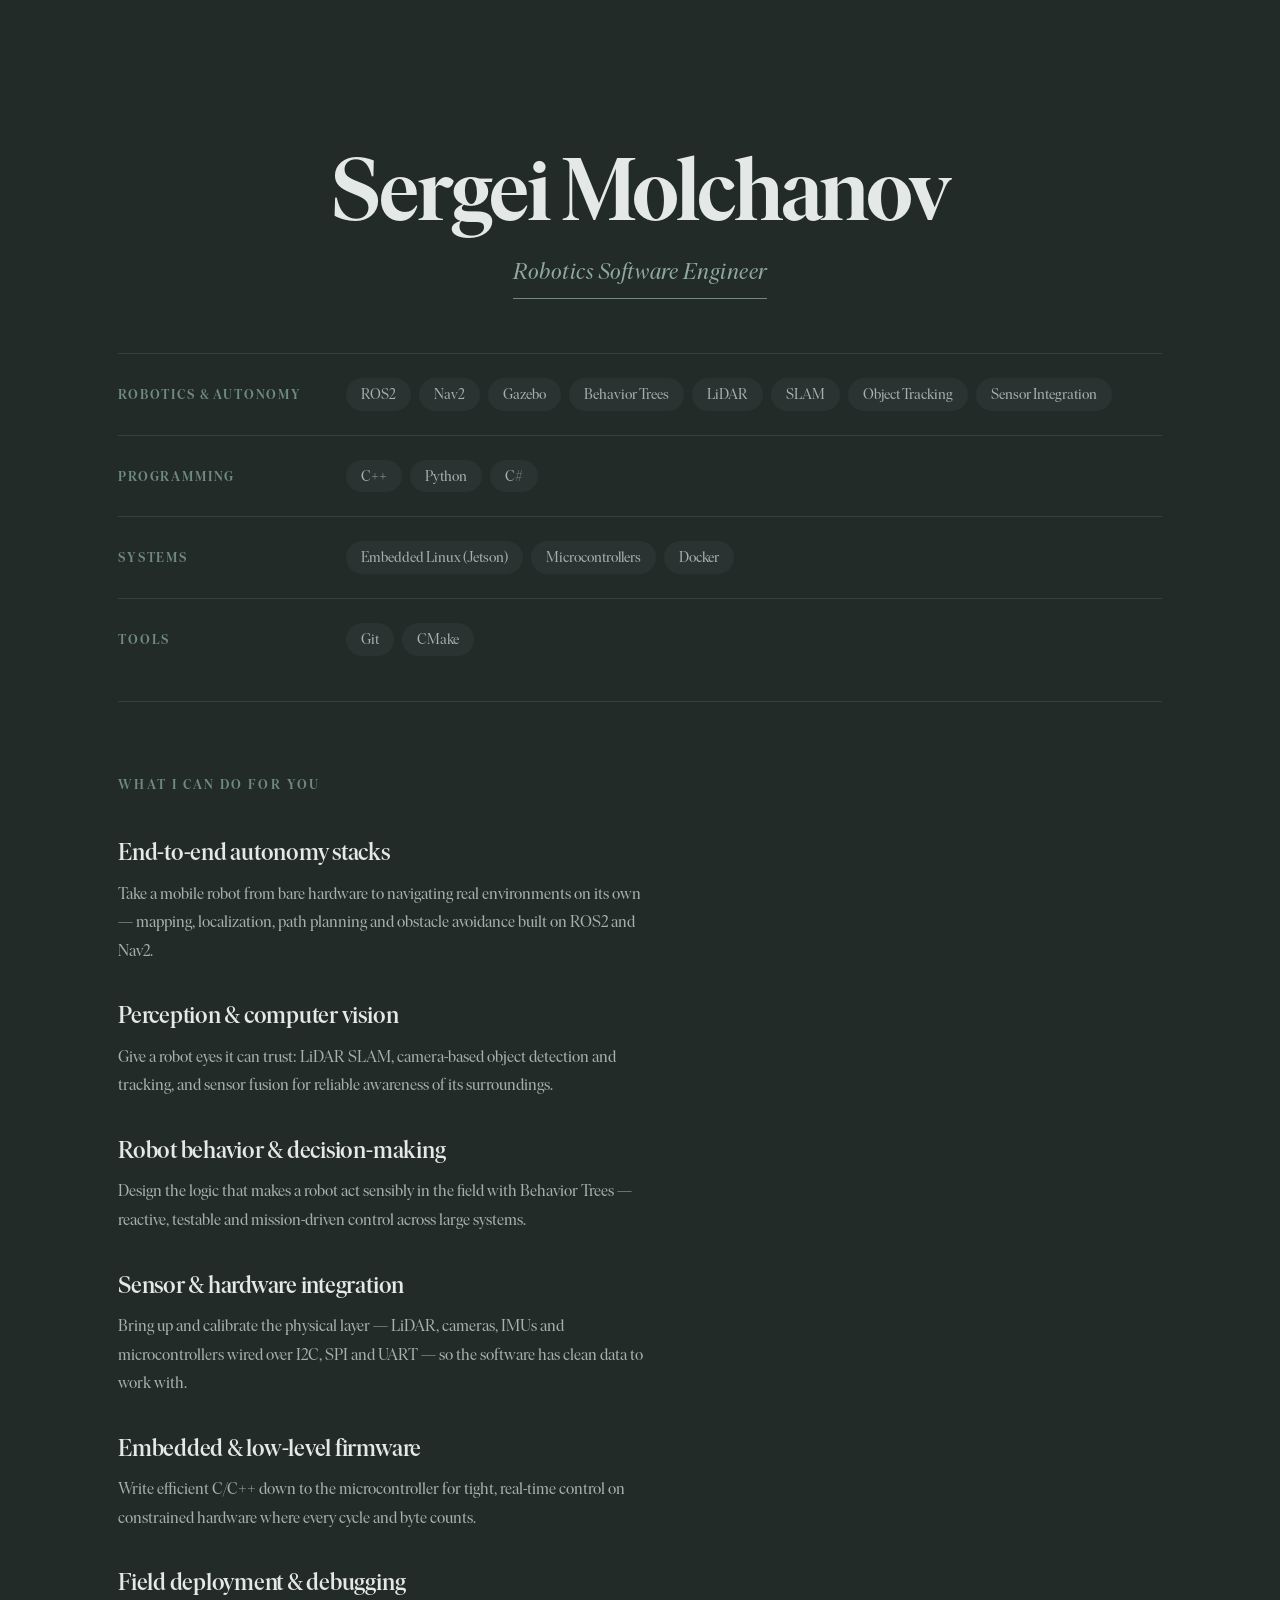
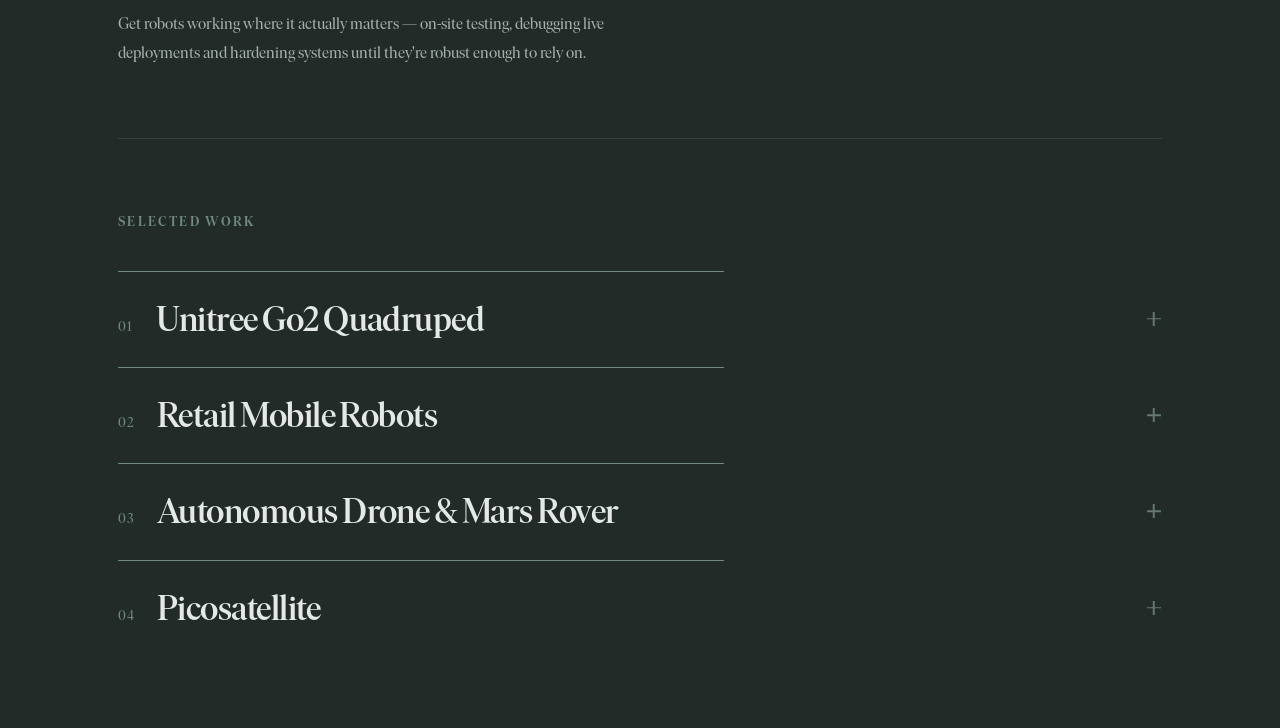
==== portfolio.html @ d8db3ecb "add rest of media" ====
<!DOCTYPE html>
<html lang="en">
<head>
    <meta charset="UTF-8">
    <meta name="viewport" content="width=device-width, initial-scale=1.0">
    <title>Sergei Molchanov — Robotics Software Engineer</title>
    <link rel="icon" href="favicon.png" type="image/png">
    <link rel="stylesheet" href="portfolio.css">
</head>
<body>

    <!-- ── Hero ── -->
    <header class="hero">
        <h1 class="hero-name">Sergei Molchanov</h1>
        <p class="hero-title">Robotics Software Engineer</p>
    </header>

    <!-- ── Toolkit ── -->
    <section class="toolkit">
        <div class="tool-group">
            <span class="tool-label">Robotics &amp; Autonomy</span>
            <ul class="tool-chips">
                <li>ROS2</li><li>Nav2</li><li>Gazebo</li><li>Behavior Trees</li>
                <li>LiDAR</li><li>SLAM</li><li>Object Tracking</li><li>Sensor Integration</li>
            </ul>
        </div>
        <div class="tool-group">
            <span class="tool-label">Programming</span>
            <ul class="tool-chips">
                <li>C++</li><li>Python</li><li>C#</li>
            </ul>
        </div>
        <div class="tool-group">
            <span class="tool-label">Systems</span>
            <ul class="tool-chips">
                <li>Embedded Linux (Jetson)</li><li>Microcontrollers</li><li>Docker</li>
            </ul>
        </div>
        <div class="tool-group">
            <span class="tool-label">Tools</span>
            <ul class="tool-chips">
                <li>Git</li><li>CMake</li>
            </ul>
        </div>
    </section>

    <main>

        <!-- ── What I can do ── -->
        <section class="block" id="skills">
            <div class="block-text">
                <h2 class="section-label">What I can do for you</h2>

                <ul class="skill-list">
                    <li class="skill">
                        <h3>End-to-end autonomy stacks</h3>
                        <p>Take a mobile robot from bare hardware to navigating real
                        environments on its own — mapping, localization, path planning
                        and obstacle avoidance built on ROS2 and Nav2.</p>
                    </li>
                    <li class="skill">
                        <h3>Perception &amp; computer vision</h3>
                        <p>Give a robot eyes it can trust: LiDAR SLAM, camera-based
                        object detection and tracking, and sensor fusion for reliable
                        awareness of its surroundings.</p>
                    </li>
                    <li class="skill">
                        <h3>Robot behavior &amp; decision-making</h3>
                        <p>Design the logic that makes a robot act sensibly in the field
                        with Behavior Trees — reactive, testable and mission-driven
                        control across large systems.</p>
                    </li>
                    <li class="skill">
                        <h3>Sensor &amp; hardware integration</h3>
                        <p>Bring up and calibrate the physical layer — LiDAR, cameras,
                        IMUs and microcontrollers wired over I2C, SPI and UART — so the
                        software has clean data to work with.</p>
                    </li>
                    <li class="skill">
                        <h3>Embedded &amp; low-level firmware</h3>
                        <p>Write efficient C/C++ down to the microcontroller for tight,
                        real-time control on constrained hardware where every cycle and
                        byte counts.</p>
                    </li>
                    <li class="skill">
                        <h3>Field deployment &amp; debugging</h3>
                        <p>Get robots working where it actually matters — on-site testing,
                        debugging live deployments and hardening systems until they're
                        robust enough to rely on.</p>
                    </li>
                </ul>
            </div>

            <!-- right column reserved for imagery -->
            <div class="block-media" aria-hidden="true"></div>
        </section>

        <!-- ── Experience ── -->
        <section id="experience" class="exp-section">
            <h2 class="section-label">Selected work</h2>

            <ol class="experience-list">

                <!-- 01 ─ Unitree Go2 -->
                <li class="exp">
                    <span class="exp-flag" aria-hidden="true"><img src="media/go2_titlecard.jpg" alt=""></span>
                    <button type="button" class="exp-row">
                        <span class="exp-num">01</span>
                        <span class="exp-title">Unitree Go2 Quadruped</span>
                        <span class="exp-toggle" aria-hidden="true"></span>
                    </button>
                    <div class="exp-panel">
                        <div class="exp-points">
                            <p class="exp-meta">Palisade Research · Jetson Orin, ROS2, Nav2, C++, Python, Docker</p>
                            <ul>
                                <li>Designed the full autonomy stack for autonomous office perimeter patrol on a Unitree Go2 quadruped.</li>
                                <li>Fused LiDAR SLAM, Nav2 navigation, YOLOv8 person detection and BehaviorTree reactive behaviors.</li>
                                <li>Calibrated LiDAR extrinsics and denoised point clouds for reliable mapping and navigation.</li>
                                <li>Ran AI-safety shutdown-avoidance trials with an LLM in control of the robot.</li>
                                <li>Directed shooting of Capstone Video that amassed 1.3M views on X</li>
                            </ul>
                        </div>
                        <div class="exp-show">
                            <div class="slides">
                                <div class="exp-slide tweet-slide active">
                                    <blockquote class="twitter-tweet" data-theme="dark" data-dnt="true" data-conversation="none" data-align="center">
                                        <a href="https://twitter.com/PalisadeAI/status/2022085855943569852"></a>
                                    </blockquote>
                                </div>
                                <div class="exp-slide"><video src="media/dog_2.mp4" controls muted loop playsinline preload="metadata"></video></div>
                                <div class="exp-slide"><img src="media/dog_3.jpg" alt="Unitree Go2 quadruped" loading="lazy"></div>
                                <div class="exp-slide"><video src="media/dog_4.mp4" controls muted loop playsinline preload="metadata"></video></div>
                            </div>
                            <div class="slide-controls">
                                <button type="button" class="prev" aria-label="Previous slide">‹</button>
                                <div class="dots">
                                    <button type="button" class="dot active" aria-label="Slide 1"></button>
                                    <button type="button" class="dot" aria-label="Slide 2"></button>
                                    <button type="button" class="dot" aria-label="Slide 3"></button>
                                    <button type="button" class="dot" aria-label="Slide 4"></button>
                                </div>
                                <button type="button" class="next" aria-label="Next slide">›</button>
                            </div>
                        </div>
                    </div>
                </li>

                <!-- 02 ─ Retail Mobile Robots -->
                <li class="exp">
                    <span class="exp-flag" aria-hidden="true"><img src="media/serena_1.jpg" alt=""></span>
                    <button type="button" class="exp-row">
                        <span class="exp-num">02</span>
                        <span class="exp-title">Retail Mobile Robots</span>
                        <span class="exp-toggle" aria-hidden="true"></span>
                    </button>
                    <div class="exp-panel">
                        <div class="exp-points">
                            <p class="exp-meta">Coalescent Mobile Robotics · C++, ROS2, Nav2, Docker, Linux</p>
                            <ul>
                                <li>Built and maintained the Nav2 Behavior Tree architecture driving motion planning for a wheeled robot.</li>
                                <li>Implemented 10 mission-specific robot behaviors in C++.</li>
                                <li>Overhauled the Behavior Trees package to tie 20+ packages together - making it more testable, robust, with stats collection.</li>
                                <li>Ran on-site field testing and debugging throughout live deployments.</li>
                            </ul>
                        </div>
                        <div class="exp-show">
                            <div class="slides">
                                <div class="exp-slide active"><img src="media/serena_1.jpg" alt="Serena retail robot" loading="lazy"></div>
                                <div class="exp-slide"><video src="media/serena_2.mp4" controls muted loop playsinline preload="metadata"></video></div>
                                <div class="exp-slide"><video src="media/serena_3.mp4" controls muted loop playsinline preload="metadata"></video></div>
                            </div>
                            <div class="slide-controls">
                                <button type="button" class="prev" aria-label="Previous slide">‹</button>
                                <div class="dots">
                                    <button type="button" class="dot active" aria-label="Slide 1"></button>
                                    <button type="button" class="dot" aria-label="Slide 2"></button>
                                    <button type="button" class="dot" aria-label="Slide 3"></button>
                                </div>
                                <button type="button" class="next" aria-label="Next slide">›</button>
                            </div>
                        </div>
                    </div>
                </li>

                <!-- 03 ─ Drone & Mars Rover -->
                <li class="exp">
                    <span class="exp-flag exp-flag--dual" aria-hidden="true">
                        <img src="media/rover.jpg" alt="">
                        <img src="media/drone.jpg" alt="">
                    </span>
                    <button type="button" class="exp-row">
                        <span class="exp-num">03</span>
                        <span class="exp-title">Autonomous Drone &amp; Mars Rover</span>
                        <span class="exp-toggle" aria-hidden="true"></span>
                    </button>
                    <div class="exp-panel">
                        <div class="exp-points">
                            <p class="exp-meta">Innopolis National Hackathon — Winner · ROS, C++, Python, OpenCV, Arduino, Jetson</p>
                            <ul>
                                <li>Wrote drone flight-control and computer-vision C++ to autonomously detect and collect colored cubes.</li>
                                <li>Built Python/C++ software for a rover completing a simulated Mars mission — joystick control, drill, live camera feed.</li>
                                <li>Integrated sensors across Arduino, Jetson and Raspberry Pi hardware.</li>
                            </ul>
                        </div>
                        <div class="exp-show">
                            <div class="slides">
                                <div class="exp-slide active"><img src="media/rover.jpg" alt="Mars rover" loading="lazy"></div>
                                <div class="exp-slide"><video src="media/rover_vid.mp4" controls muted loop playsinline preload="metadata"></video></div>
                                <div class="exp-slide"><img src="media/drone.jpg" alt="Autonomous drone" loading="lazy"></div>
                                <div class="exp-slide"><video src="media/drone_vid.mp4" controls muted loop playsinline preload="metadata"></video></div>
                            </div>
                            <div class="slide-controls">
                                <button type="button" class="prev" aria-label="Previous slide">‹</button>
                                <div class="dots">
                                    <button type="button" class="dot active" aria-label="Slide 1"></button>
                                    <button type="button" class="dot" aria-label="Slide 2"></button>
                                    <button type="button" class="dot" aria-label="Slide 3"></button>
                                    <button type="button" class="dot" aria-label="Slide 4"></button>
                                </div>
                                <button type="button" class="next" aria-label="Next slide">›</button>
                            </div>
                        </div>
                    </div>
                </li>

                <!-- 04 ─ Picosatellite -->
                <li class="exp">
                    <span class="exp-flag" aria-hidden="true"><img src="media/sat1.jpg" alt=""></span>
                    <button type="button" class="exp-row">
                        <span class="exp-num">04</span>
                        <span class="exp-title">Picosatellite</span>
                        <span class="exp-toggle" aria-hidden="true"></span>
                    </button>
                    <div class="exp-panel">
                        <div class="exp-points">
                            <p class="exp-meta">National CanSat Competition (MSU) — Finalist · C, ATmega, I2C/SPI/UART</p>
                            <ul>
                                <li>Led a team of three building a satellite-in-a-can that flew 1 km and returned data.</li>
                                <li>Wrote low-level C firmware for an ATmega MCU linking flight sensors, radio and memory over I2C, SPI and UART.</li>
                                <li>Calibrated the accelerometer and barometer.</li>
                            </ul>
                        </div>
                        <div class="exp-show">
                            <div class="slides">
                                <div class="exp-slide active"><img src="media/sat1.jpg" alt="Picosatellite electronics" loading="lazy"></div>
                                <div class="exp-slide"><img src="media/sat2.jpg" alt="Picosatellite" loading="lazy"></div>
                                <div class="exp-slide"><img src="media/sat3.jpg" alt="Picosatellite" loading="lazy"></div>
                            </div>
                            <div class="slide-controls">
                                <button type="button" class="prev" aria-label="Previous slide">‹</button>
                                <div class="dots">
                                    <button type="button" class="dot active" aria-label="Slide 1"></button>
                                    <button type="button" class="dot" aria-label="Slide 2"></button>
                                    <button type="button" class="dot" aria-label="Slide 3"></button>
                                </div>
                                <button type="button" class="next" aria-label="Next slide">›</button>
                            </div>
                        </div>
                    </div>
                </li>

            </ol>
        </section>

    </main>

    <script async src="https://platform.twitter.com/widgets.js" charset="utf-8"></script>
    <script src="portfolio.js"></script>

</body>
</html>
---- portfolio.css ----
/* ── Fonts (shared with the main site) ── */

@font-face {
    font-family: 'IvarDisplay';
    src: url('Ivar-Display-font/Ivar Display-font/IvarDisplay-Regular.otf') format('opentype');
    font-weight: 400;
    font-style: normal;
}

@font-face {
    font-family: 'IvarDisplay';
    src: url('Ivar-Display-font/Ivar Display-font/IvarDisplay-Italic.otf') format('opentype');
    font-weight: 400;
    font-style: italic;
}

@font-face {
    font-family: 'IvarDisplay';
    src: url('Ivar-Display-font/Ivar Display-font/IvarDisplay-Medium.otf') format('opentype');
    font-weight: 500;
    font-style: normal;
}

@font-face {
    font-family: 'IvarDisplay';
    src: url('Ivar-Display-font/Ivar Display-font/IvarDisplay-SemiBold.otf') format('opentype');
    font-weight: 600;
    font-style: normal;
}

/* ── Palette ──
   Desaturated cousin of the main site: the same deep-green family,
   dialed back toward slate green-grey for a quieter, professional feel. */

:root {
    --bg:          #232b29;
    --bg-alt:      #2a3331;
    --text:        #e4e8e6;
    --text-muted:  #a6b1ac;
    --accent:      #8fab9f;  /* muted sage */
    --accent-soft: #6f8a7f;
    --line:        #36413d;
}

*, *::before, *::after {
    box-sizing: border-box;
    margin: 0;
    padding: 0;
}

body {
    font-family: 'IvarDisplay', Georgia, serif;
    background: var(--bg);
    color: var(--text);
    min-height: 100vh;
    line-height: 1.6;
    -webkit-font-smoothing: antialiased;
}

/* ── Hero ── */

.hero {
    text-align: center;
    padding: 16vh 28px 6vh;
    max-width: 1100px;
    margin: 0 auto;
}

.hero-name {
    font-size: clamp(2.8rem, 8vw, 5.5rem);
    font-weight: 600;
    letter-spacing: -0.02em;
    line-height: 1.04;
    color: var(--text);
}

.hero-title {
    display: inline-block;
    margin-top: 1.1rem;
    padding-bottom: 0.5rem;
    font-size: clamp(1rem, 2.4vw, 1.45rem);
    font-style: italic;
    letter-spacing: 0.02em;
    color: var(--accent);
    border-bottom: 1px solid var(--accent-soft);
}

/* ── Toolkit band ──
   Slim technical fingerprint right under the hero: labeled rows of
   restrained chips, grouped the way the CV groups them. */

.toolkit {
    max-width: 1100px;
    margin: 0 auto;
    padding: 0 28px 5vh;
    display: flex;
    flex-direction: column;
    gap: 1.5rem;
}

.tool-group {
    display: grid;
    grid-template-columns: 200px minmax(0, 1fr);
    gap: 28px;
    align-items: baseline;
    padding-top: 1.5rem;
    border-top: 1px solid var(--line);
}

.tool-label {
    font-size: 0.82rem;
    font-weight: 600;
    text-transform: uppercase;
    letter-spacing: 0.14em;
    color: var(--accent-soft);
}

.tool-chips {
    list-style: none;
    display: flex;
    flex-wrap: wrap;
    gap: 8px;
}

.tool-chips li {
    background: var(--bg-alt);
    color: var(--text-muted);
    padding: 5px 14px;
    border-radius: 100px;
    font-size: 0.92rem;
    line-height: 1.4;
    border: 1px solid transparent;
    transition: color 0.2s, border-color 0.2s;
}

.tool-chips li:hover {
    color: var(--text);
    border-color: var(--accent-soft);
}

/* ── Layout blocks ──
   Text on the left, right column reserved for imagery added later. */

main {
    max-width: 1100px;
    margin: 0 auto;
    padding: 0 28px;
}

.block {
    display: grid;
    grid-template-columns: minmax(0, 1fr) minmax(0, 0.85fr);
    gap: 56px;
    align-items: start;
    padding: 8vh 0;
    border-top: 1px solid var(--line);
}

.block-text {
    max-width: 560px;
}

/* Empty for now; holds its space so the left column stays a left column.
   Drop images in here later. */
.block-media {
    min-height: 260px;
}

.section-label {
    font-size: 0.82rem;
    font-weight: 600;
    text-transform: uppercase;
    letter-spacing: 0.18em;
    color: var(--accent-soft);
    margin-bottom: 2.4rem;
}

/* ── Skills ── */

.skill-list {
    list-style: none;
    display: flex;
    flex-direction: column;
    gap: 2rem;
}

.skill h3 {
    font-size: 1.5rem;
    font-weight: 500;
    letter-spacing: -0.01em;
    color: var(--text);
    margin-bottom: 0.45rem;
}

.skill p {
    font-size: 1.02rem;
    line-height: 1.75;
    color: var(--text-muted);
}

/* ── Experience ── */

.exp-section {
    padding: 8vh 0;
    border-top: 1px solid var(--line);
}

.experience-list {
    list-style: none;
}

.exp {
    position: relative;
}

/* The top line — spans the text column at rest, then unfurls across
   the right column on hover/open to "fly" the flag at its tip. */
.exp::before {
    content: '';
    position: absolute;
    top: 0;
    left: 0;
    height: 1px;
    width: 58%;
    background: var(--accent-soft);
    transition: width 0.5s cubic-bezier(0.22, 1, 0.36, 1);
}

.exp:hover::before,
.exp.open::before {
    width: 100%;
}

/* Hanging flag — an image that drops from the right tip of the line. */
.exp-flag {
    position: absolute;
    top: 0;
    right: 0;
    width: 210px;
    height: 134px;
    transform-origin: top right;
    transform: translateY(-6px);
    opacity: 0;
    pointer-events: none;
    box-shadow: 0 10px 24px rgba(0, 0, 0, 0.28);
    transition: opacity 0.35s ease, transform 0.45s cubic-bezier(0.22, 1, 0.36, 1);
    transition-delay: 0.1s;
}

.exp:hover .exp-flag {
    opacity: 1;
    transform: translateY(0);
}

.exp-flag img {
    width: 100%;
    height: 100%;
    object-fit: cover;
    display: block;
}

/* Combined project — two title images side by side in one flag. */
.exp-flag--dual {
    width: 280px;
    display: flex;
    gap: 2px;
}

.exp-flag--dual img {
    flex: 1 1 0;
    min-width: 0;
}

/* Once open, the slideshow takes over — the flag steps aside. */
.exp.open .exp-flag {
    opacity: 0;
    transition-delay: 0s;
}

/* Clickable header row (a button, reset to look like text). */
.exp-row {
    width: 100%;
    display: flex;
    align-items: baseline;
    gap: 1.4rem;
    padding: 1.7rem 0;
    background: none;
    border: none;
    cursor: pointer;
    text-align: left;
    color: inherit;
    font-family: inherit;
    transition: padding-left 0.3s cubic-bezier(0.22, 1, 0.36, 1);
}

.exp:hover .exp-row,
.exp.open .exp-row {
    padding-left: 0.6rem;
}

.exp-num {
    font-size: 0.9rem;
    font-variant-numeric: tabular-nums;
    color: var(--accent-soft);
    letter-spacing: 0.05em;
    min-width: 2ch;
}

.exp-title {
    font-size: clamp(1.5rem, 3.4vw, 2.2rem);
    font-weight: 500;
    letter-spacing: -0.015em;
    color: var(--text);
    transition: color 0.25s ease;
}

.exp:hover .exp-title {
    color: var(--accent);
}

/* Expand/collapse affordance — a "+" that turns into "×" when open. */
.exp-toggle {
    margin-left: auto;
    align-self: center;
    position: relative;
    width: 16px;
    height: 16px;
    flex: none;
    opacity: 0.6;
    transition: opacity 0.25s ease, transform 0.3s cubic-bezier(0.22, 1, 0.36, 1);
}

.exp-toggle::before,
.exp-toggle::after {
    content: '';
    position: absolute;
    top: 50%;
    left: 50%;
    width: 14px;
    height: 1.5px;
    background: var(--accent);
    transform: translate(-50%, -50%);
}

.exp-toggle::after {
    transform: translate(-50%, -50%) rotate(90deg);
}

/* Hide the toggle while the flag is flying, bring it back (rotated) when open. */
.exp:hover .exp-toggle {
    opacity: 0;
}

.exp.open .exp-toggle {
    opacity: 0.6;
    transform: rotate(45deg);
}

/* Expanding panel: achievements left, slideshow right. */
.exp-panel {
    display: grid;
    grid-template-columns: 1fr 0.9fr;
    gap: 44px;
    align-items: start;
    max-height: 0;
    overflow: hidden;
    opacity: 0;
    transition: max-height 0.55s cubic-bezier(0.22, 1, 0.36, 1),
                opacity 0.4s ease,
                padding 0.55s cubic-bezier(0.22, 1, 0.36, 1);
}

.exp.open .exp-panel {
    max-height: 760px;
    opacity: 1;
    padding: 0.4rem 0 3rem;
}

.exp-meta {
    font-size: 0.85rem;
    color: var(--accent-soft);
    letter-spacing: 0.02em;
    margin-bottom: 1.2rem;
}

.exp-points ul {
    list-style: none;
    display: flex;
    flex-direction: column;
    gap: 0.9rem;
}

.exp-points li {
    position: relative;
    padding-left: 1.3rem;
    font-size: 1.02rem;
    line-height: 1.65;
    color: var(--text-muted);
}

.exp-points li::before {
    content: '';
    position: absolute;
    left: 0;
    top: 0.7em;
    width: 6px;
    height: 6px;
    border-radius: 50%;
    background: var(--accent-soft);
}

/* ── Slideshow ── */

.slides {
    position: relative;
    width: 100%;
    aspect-ratio: 4 / 3;
    overflow: hidden;
}

.exp-slide {
    position: absolute;
    inset: 0;
    opacity: 0;
    pointer-events: none;   /* inactive slides must not intercept clicks/scroll */
    transition: opacity 0.45s ease;
}

.exp-slide.active {
    opacity: 1;
    pointer-events: auto;
}

/* Real media is cropped to fill the frame. */
.exp-slide video,
.exp-slide img {
    width: 100%;
    height: 100%;
    object-fit: cover;
    background: #1d2422;
    display: block;
}

/* The embedded tweet can run taller than the frame — let it scroll. */
.tweet-slide {
    overflow-y: auto;
    background: #1d2422;
    display: flex;
    justify-content: center;
    padding: 6px 0;
}

.tweet-slide .twitter-tweet {
    margin: 0 auto !important;
}

.slide-controls {
    display: flex;
    align-items: center;
    justify-content: center;
    gap: 14px;
    margin-top: 14px;
}

.slide-controls .prev,
.slide-controls .next {
    background: none;
    border: none;
    color: var(--text-muted);
    font-size: 1.5rem;
    line-height: 1;
    cursor: pointer;
    padding: 0 4px;
    transition: color 0.2s ease;
}

.slide-controls .prev:hover,
.slide-controls .next:hover {
    color: var(--accent);
}

.dots {
    display: flex;
    gap: 8px;
}

.dot {
    width: 8px;
    height: 8px;
    border-radius: 50%;
    border: none;
    padding: 0;
    background: var(--line);
    cursor: pointer;
    transition: background 0.2s ease, transform 0.2s ease;
}

.dot:hover {
    background: var(--accent-soft);
}

.dot.active {
    background: var(--accent);
    transform: scale(1.25);
}

/* ── Placeholder boxes (swap the inner .ph for an <img> later) ── */

.ph {
    display: flex;
    align-items: center;
    justify-content: center;
    width: 100%;
    height: 100%;
    text-align: center;
    padding: 8px;
    font-size: 0.78rem;
    letter-spacing: 0.04em;
    color: var(--accent-soft);
    background: linear-gradient(135deg, #2f3a37, #283230);
    border: 1px solid var(--line);
}

.ph-flag {
    font-size: 0.72rem;
}

/* Serena is a tall portrait shot — bias the crop low (but not all the way)
   so the frame starts around the robot and trims the empty top. */
img[src$="serena_1.jpg"] {
    object-position: center 72%;
}

/* ── Responsive ── */

@media (max-width: 820px) {
    .block {
        grid-template-columns: 1fr;
        gap: 32px;
        padding: 7vh 0;
    }

    .block-media {
        min-height: 0;
    }

    .tool-group {
        grid-template-columns: 1fr;
        gap: 12px;
    }

    /* No room for the hanging flag on narrow screens. */
    .exp-flag {
        display: none;
    }

    .exp-panel {
        grid-template-columns: 1fr;
        gap: 24px;
    }

    .exp.open .exp-panel {
        max-height: 1100px;
    }
}
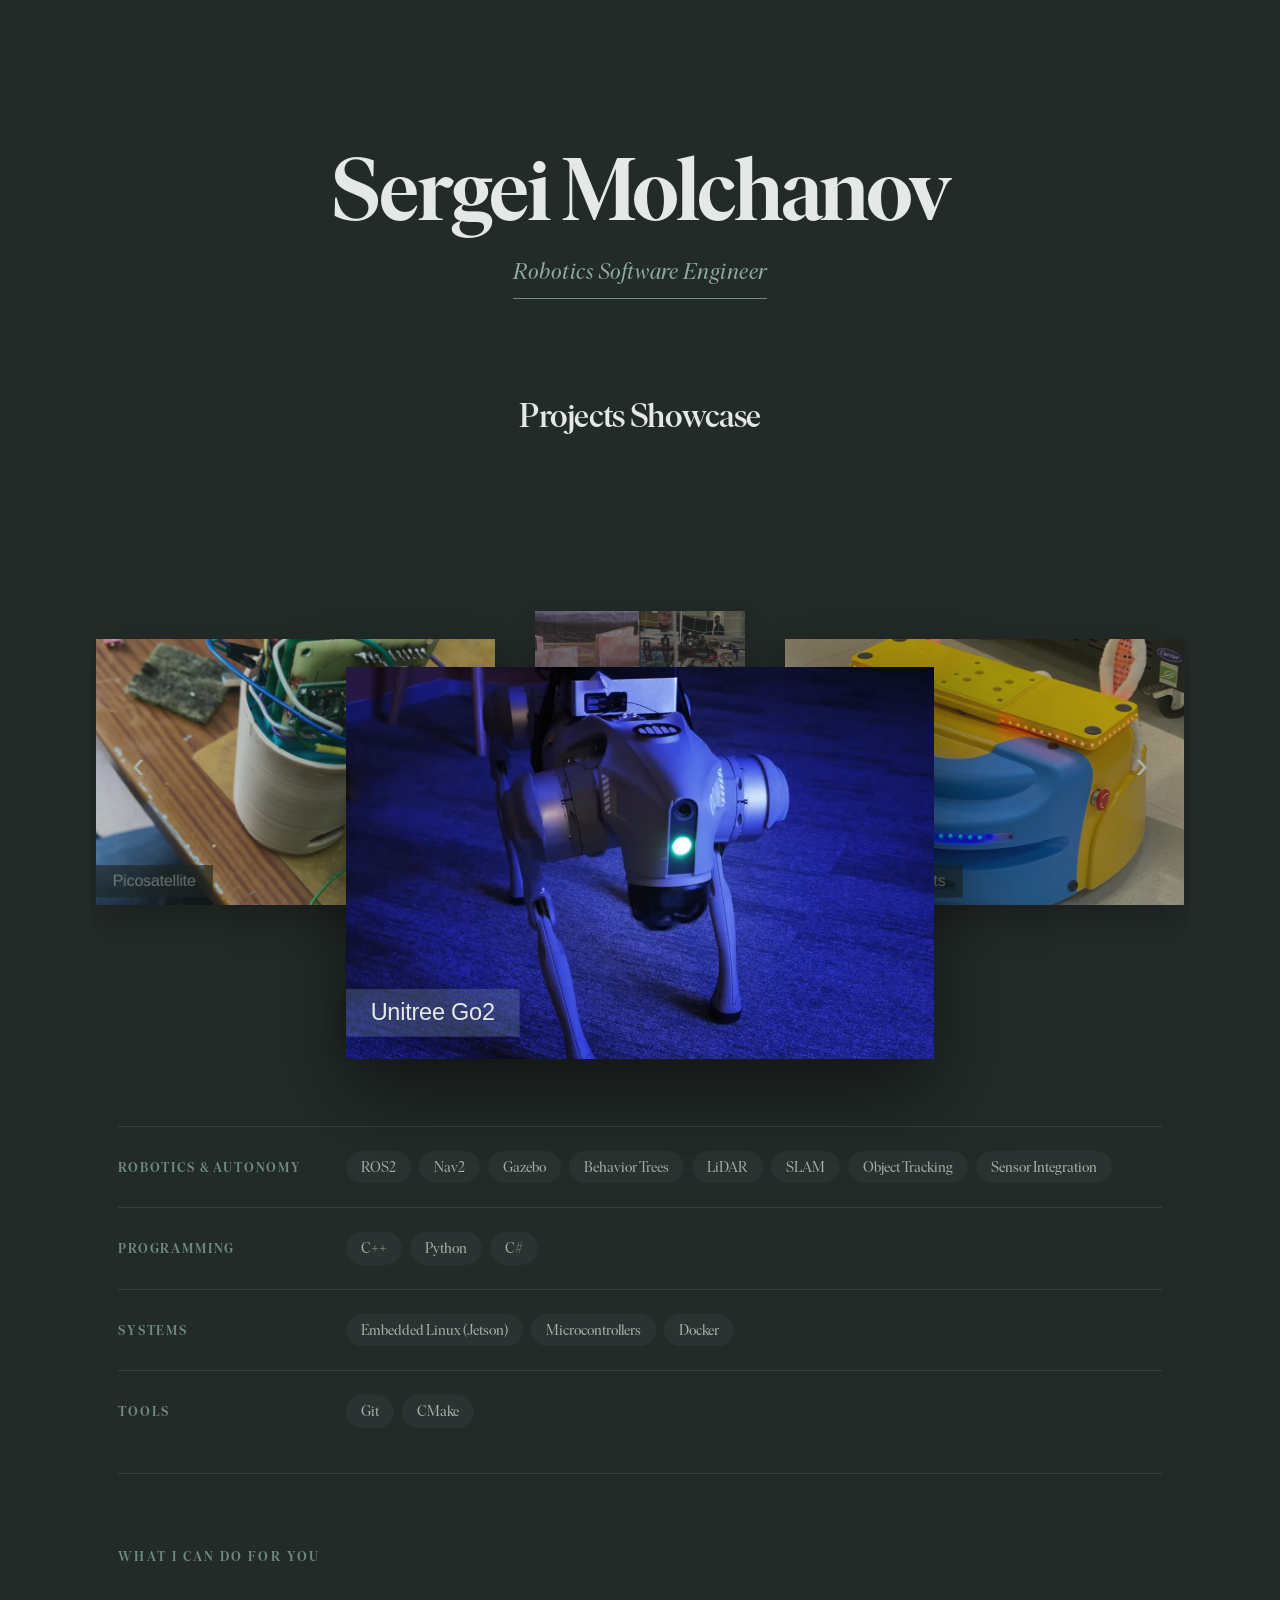
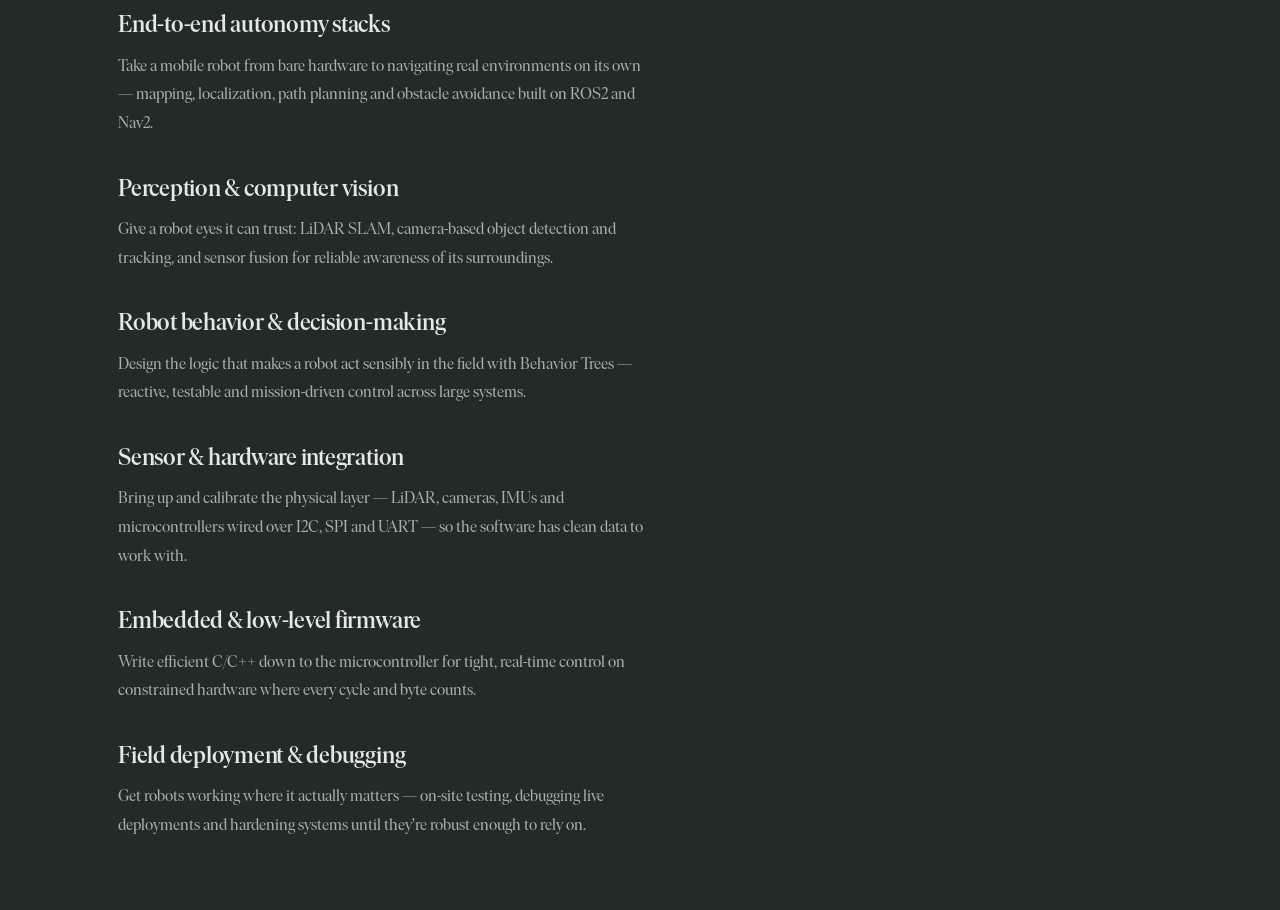
==== commit 0fac9807: "add carousel" ====
--- a/portfolio.html
+++ b/portfolio.html
@@ -14,6 +14,37 @@
         <h1 class="hero-name">Sergei Molchanov</h1>
         <p class="hero-title">Robotics Software Engineer</p>
     </header>
+
+    <!-- ── Projects showcase ── -->
+    <section id="projects" class="cf-section">
+        <h2 class="cf-header">Projects Showcase</h2>
+
+        <div class="coverflow" tabindex="0">
+            <button type="button" class="cf-nav cf-prev" aria-label="Previous project">‹</button>
+
+            <div class="cf-stage">
+                <button type="button" class="cf-card">
+                    <img src="media/go2_titlecard.jpg" alt="Unitree Go2 quadruped">
+                    <span class="cf-flag">Unitree Go2</span>
+                </button>
+                <button type="button" class="cf-card">
+                    <img src="media/serena_1.jpg" alt="Serena retail robot">
+                    <span class="cf-flag">Retail Mobile Robots</span>
+                </button>
+                <button type="button" class="cf-card cf-card--dual">
+                    <img src="media/rover.jpg" alt="Mars rover">
+                    <img src="media/drone.jpg" alt="Autonomous drone">
+                    <span class="cf-flag">Drone &amp; Mars Rover</span>
+                </button>
+                <button type="button" class="cf-card">
+                    <img src="media/sat1.jpg" alt="Picosatellite">
+                    <span class="cf-flag">Picosatellite</span>
+                </button>
+            </div>
+
+            <button type="button" class="cf-nav cf-next" aria-label="Next project">›</button>
+        </div>
+    </section>
 
     <!-- ── Toolkit ── -->
     <section class="toolkit">
@@ -95,177 +126,8 @@
             <div class="block-media" aria-hidden="true"></div>
         </section>
 
-        <!-- ── Experience ── -->
-        <section id="experience" class="exp-section">
-            <h2 class="section-label">Selected work</h2>
-
-            <ol class="experience-list">
-
-                <!-- 01 ─ Unitree Go2 -->
-                <li class="exp">
-                    <span class="exp-flag" aria-hidden="true"><img src="media/go2_titlecard.jpg" alt=""></span>
-                    <button type="button" class="exp-row">
-                        <span class="exp-num">01</span>
-                        <span class="exp-title">Unitree Go2 Quadruped</span>
-                        <span class="exp-toggle" aria-hidden="true"></span>
-                    </button>
-                    <div class="exp-panel">
-                        <div class="exp-points">
-                            <p class="exp-meta">Palisade Research · Jetson Orin, ROS2, Nav2, C++, Python, Docker</p>
-                            <ul>
-                                <li>Designed the full autonomy stack for autonomous office perimeter patrol on a Unitree Go2 quadruped.</li>
-                                <li>Fused LiDAR SLAM, Nav2 navigation, YOLOv8 person detection and BehaviorTree reactive behaviors.</li>
-                                <li>Calibrated LiDAR extrinsics and denoised point clouds for reliable mapping and navigation.</li>
-                                <li>Ran AI-safety shutdown-avoidance trials with an LLM in control of the robot.</li>
-                                <li>Directed shooting of Capstone Video that amassed 1.3M views on X</li>
-                            </ul>
-                        </div>
-                        <div class="exp-show">
-                            <div class="slides">
-                                <div class="exp-slide tweet-slide active">
-                                    <blockquote class="twitter-tweet" data-theme="dark" data-dnt="true" data-conversation="none" data-align="center">
-                                        <a href="https://twitter.com/PalisadeAI/status/2022085855943569852"></a>
-                                    </blockquote>
-                                </div>
-                                <div class="exp-slide"><video src="media/dog_2.mp4" controls muted loop playsinline preload="metadata"></video></div>
-                                <div class="exp-slide"><img src="media/dog_3.jpg" alt="Unitree Go2 quadruped" loading="lazy"></div>
-                                <div class="exp-slide"><video src="media/dog_4.mp4" controls muted loop playsinline preload="metadata"></video></div>
-                            </div>
-                            <div class="slide-controls">
-                                <button type="button" class="prev" aria-label="Previous slide">‹</button>
-                                <div class="dots">
-                                    <button type="button" class="dot active" aria-label="Slide 1"></button>
-                                    <button type="button" class="dot" aria-label="Slide 2"></button>
-                                    <button type="button" class="dot" aria-label="Slide 3"></button>
-                                    <button type="button" class="dot" aria-label="Slide 4"></button>
-                                </div>
-                                <button type="button" class="next" aria-label="Next slide">›</button>
-                            </div>
-                        </div>
-                    </div>
-                </li>
-
-                <!-- 02 ─ Retail Mobile Robots -->
-                <li class="exp">
-                    <span class="exp-flag" aria-hidden="true"><img src="media/serena_1.jpg" alt=""></span>
-                    <button type="button" class="exp-row">
-                        <span class="exp-num">02</span>
-                        <span class="exp-title">Retail Mobile Robots</span>
-                        <span class="exp-toggle" aria-hidden="true"></span>
-                    </button>
-                    <div class="exp-panel">
-                        <div class="exp-points">
-                            <p class="exp-meta">Coalescent Mobile Robotics · C++, ROS2, Nav2, Docker, Linux</p>
-                            <ul>
-                                <li>Built and maintained the Nav2 Behavior Tree architecture driving motion planning for a wheeled robot.</li>
-                                <li>Implemented 10 mission-specific robot behaviors in C++.</li>
-                                <li>Overhauled the Behavior Trees package to tie 20+ packages together - making it more testable, robust, with stats collection.</li>
-                                <li>Ran on-site field testing and debugging throughout live deployments.</li>
-                            </ul>
-                        </div>
-                        <div class="exp-show">
-                            <div class="slides">
-                                <div class="exp-slide active"><img src="media/serena_1.jpg" alt="Serena retail robot" loading="lazy"></div>
-                                <div class="exp-slide"><video src="media/serena_2.mp4" controls muted loop playsinline preload="metadata"></video></div>
-                                <div class="exp-slide"><video src="media/serena_3.mp4" controls muted loop playsinline preload="metadata"></video></div>
-                            </div>
-                            <div class="slide-controls">
-                                <button type="button" class="prev" aria-label="Previous slide">‹</button>
-                                <div class="dots">
-                                    <button type="button" class="dot active" aria-label="Slide 1"></button>
-                                    <button type="button" class="dot" aria-label="Slide 2"></button>
-                                    <button type="button" class="dot" aria-label="Slide 3"></button>
-                                </div>
-                                <button type="button" class="next" aria-label="Next slide">›</button>
-                            </div>
-                        </div>
-                    </div>
-                </li>
-
-                <!-- 03 ─ Drone & Mars Rover -->
-                <li class="exp">
-                    <span class="exp-flag exp-flag--dual" aria-hidden="true">
-                        <img src="media/rover.jpg" alt="">
-                        <img src="media/drone.jpg" alt="">
-                    </span>
-                    <button type="button" class="exp-row">
-                        <span class="exp-num">03</span>
-                        <span class="exp-title">Autonomous Drone &amp; Mars Rover</span>
-                        <span class="exp-toggle" aria-hidden="true"></span>
-                    </button>
-                    <div class="exp-panel">
-                        <div class="exp-points">
-                            <p class="exp-meta">Innopolis National Hackathon — Winner · ROS, C++, Python, OpenCV, Arduino, Jetson</p>
-                            <ul>
-                                <li>Wrote drone flight-control and computer-vision C++ to autonomously detect and collect colored cubes.</li>
-                                <li>Built Python/C++ software for a rover completing a simulated Mars mission — joystick control, drill, live camera feed.</li>
-                                <li>Integrated sensors across Arduino, Jetson and Raspberry Pi hardware.</li>
-                            </ul>
-                        </div>
-                        <div class="exp-show">
-                            <div class="slides">
-                                <div class="exp-slide active"><img src="media/rover.jpg" alt="Mars rover" loading="lazy"></div>
-                                <div class="exp-slide"><video src="media/rover_vid.mp4" controls muted loop playsinline preload="metadata"></video></div>
-                                <div class="exp-slide"><img src="media/drone.jpg" alt="Autonomous drone" loading="lazy"></div>
-                                <div class="exp-slide"><video src="media/drone_vid.mp4" controls muted loop playsinline preload="metadata"></video></div>
-                            </div>
-                            <div class="slide-controls">
-                                <button type="button" class="prev" aria-label="Previous slide">‹</button>
-                                <div class="dots">
-                                    <button type="button" class="dot active" aria-label="Slide 1"></button>
-                                    <button type="button" class="dot" aria-label="Slide 2"></button>
-                                    <button type="button" class="dot" aria-label="Slide 3"></button>
-                                    <button type="button" class="dot" aria-label="Slide 4"></button>
-                                </div>
-                                <button type="button" class="next" aria-label="Next slide">›</button>
-                            </div>
-                        </div>
-                    </div>
-                </li>
-
-                <!-- 04 ─ Picosatellite -->
-                <li class="exp">
-                    <span class="exp-flag" aria-hidden="true"><img src="media/sat1.jpg" alt=""></span>
-                    <button type="button" class="exp-row">
-                        <span class="exp-num">04</span>
-                        <span class="exp-title">Picosatellite</span>
-                        <span class="exp-toggle" aria-hidden="true"></span>
-                    </button>
-                    <div class="exp-panel">
-                        <div class="exp-points">
-                            <p class="exp-meta">National CanSat Competition (MSU) — Finalist · C, ATmega, I2C/SPI/UART</p>
-                            <ul>
-                                <li>Led a team of three building a satellite-in-a-can that flew 1 km and returned data.</li>
-                                <li>Wrote low-level C firmware for an ATmega MCU linking flight sensors, radio and memory over I2C, SPI and UART.</li>
-                                <li>Calibrated the accelerometer and barometer.</li>
-                            </ul>
-                        </div>
-                        <div class="exp-show">
-                            <div class="slides">
-                                <div class="exp-slide active"><img src="media/sat1.jpg" alt="Picosatellite electronics" loading="lazy"></div>
-                                <div class="exp-slide"><img src="media/sat2.jpg" alt="Picosatellite" loading="lazy"></div>
-                                <div class="exp-slide"><img src="media/sat3.jpg" alt="Picosatellite" loading="lazy"></div>
-                            </div>
-                            <div class="slide-controls">
-                                <button type="button" class="prev" aria-label="Previous slide">‹</button>
-                                <div class="dots">
-                                    <button type="button" class="dot active" aria-label="Slide 1"></button>
-                                    <button type="button" class="dot" aria-label="Slide 2"></button>
-                                    <button type="button" class="dot" aria-label="Slide 3"></button>
-                                </div>
-                                <button type="button" class="next" aria-label="Next slide">›</button>
-                            </div>
-                        </div>
-                    </div>
-                </li>
-
-            </ol>
-        </section>
-
     </main>
 
-    <script async src="https://platform.twitter.com/widgets.js" charset="utf-8"></script>
     <script src="portfolio.js"></script>
-
 </body>
 </html>
--- a/portfolio.css
+++ b/portfolio.css
@@ -198,331 +198,141 @@
     color: var(--text-muted);
 }
 
-/* ── Experience ── */
-
-.exp-section {
-    padding: 8vh 0;
-    border-top: 1px solid var(--line);
-}
-
-.experience-list {
-    list-style: none;
-}
-
-.exp {
+/* ── Projects coverflow ──
+   Center card is full-size and on top; neighbours peek from behind,
+   scaled down and dimmed. JS positions each card by its offset. */
+
+.cf-section {
+    --cf-h: clamp(170px, 24vw, 280px);
+    max-width: 1100px;
+    margin: 0 auto;
+    padding: 4vh 28px 9vh;
+    text-align: center;
+    overflow-x: clip;   /* contain the orbiting side cards, keep vertical arc visible */
+}
+
+.cf-header {
+    font-size: clamp(1.5rem, 3vw, 2.1rem);
+    font-weight: 500;
+    letter-spacing: -0.01em;
+    color: var(--text);
+    margin-bottom: 2.6rem;
+}
+
+.coverflow {
     position: relative;
-}
-
-/* The top line — spans the text column at rest, then unfurls across
-   the right column on hover/open to "fly" the flag at its tip. */
-.exp::before {
-    content: '';
+    margin-top: 2.2rem;
+    outline: none;
+}
+
+.cf-stage {
+    position: relative;
+    width: 100%;
+    height: calc(var(--cf-h) * 2);
+    touch-action: pan-y;   /* let the page scroll vertically; we own horizontal drag */
+}
+
+.cf-card {
     position: absolute;
-    top: 0;
-    left: 0;
-    height: 1px;
-    width: 58%;
-    background: var(--accent-soft);
-    transition: width 0.5s cubic-bezier(0.22, 1, 0.36, 1);
-}
-
-.exp:hover::before,
-.exp.open::before {
-    width: 100%;
-}
-
-/* Hanging flag — an image that drops from the right tip of the line. */
-.exp-flag {
-    position: absolute;
-    top: 0;
-    right: 0;
-    width: 210px;
-    height: 134px;
-    transform-origin: top right;
-    transform: translateY(-6px);
-    opacity: 0;
-    pointer-events: none;
-    box-shadow: 0 10px 24px rgba(0, 0, 0, 0.28);
-    transition: opacity 0.35s ease, transform 0.45s cubic-bezier(0.22, 1, 0.36, 1);
-    transition-delay: 0.1s;
-}
-
-.exp:hover .exp-flag {
-    opacity: 1;
-    transform: translateY(0);
-}
-
-.exp-flag img {
+    top: 50%;
+    left: 50%;
+    width: calc(var(--cf-h) * 1.5);
+    height: var(--cf-h);
+    padding: 0;
+    border: none;
+    background: #1d2422;
+    cursor: pointer;
+    overflow: visible;
+    transform-origin: center bottom;   /* grow upward from a fixed baseline */
+    box-shadow: 0 14px 38px rgba(0, 0, 0, 0.4);
+    will-change: transform, opacity;
+}
+
+.cf-card:focus-visible {
+    outline: 2px solid var(--accent);
+    outline-offset: 3px;
+}
+
+.cf-card img {
     width: 100%;
     height: 100%;
     object-fit: cover;
     display: block;
-}
-
-/* Combined project — two title images side by side in one flag. */
-.exp-flag--dual {
-    width: 280px;
+    pointer-events: none;
+}
+
+/* Combined project — two title images side by side in one card. */
+.cf-card--dual {
     display: flex;
     gap: 2px;
 }
 
-.exp-flag--dual img {
+.cf-card--dual img {
     flex: 1 1 0;
     min-width: 0;
 }
 
-/* Once open, the slideshow takes over — the flag steps aside. */
-.exp.open .exp-flag {
-    opacity: 0;
-    transition-delay: 0s;
-}
-
-/* Clickable header row (a button, reset to look like text). */
-.exp-row {
-    width: 100%;
-    display: flex;
-    align-items: baseline;
-    gap: 1.4rem;
-    padding: 1.7rem 0;
-    background: none;
-    border: none;
-    cursor: pointer;
-    text-align: left;
-    color: inherit;
-    font-family: inherit;
-    transition: padding-left 0.3s cubic-bezier(0.22, 1, 0.36, 1);
-}
-
-.exp:hover .exp-row,
-.exp.open .exp-row {
-    padding-left: 0.6rem;
-}
-
-.exp-num {
-    font-size: 0.9rem;
-    font-variant-numeric: tabular-nums;
-    color: var(--accent-soft);
-    letter-spacing: 0.05em;
-    min-width: 2ch;
-}
-
-.exp-title {
-    font-size: clamp(1.5rem, 3.4vw, 2.2rem);
-    font-weight: 500;
-    letter-spacing: -0.015em;
-    color: var(--text);
-    transition: color 0.25s ease;
-}
-
-.exp:hover .exp-title {
-    color: var(--accent);
-}
-
-/* Expand/collapse affordance — a "+" that turns into "×" when open. */
-.exp-toggle {
-    margin-left: auto;
-    align-self: center;
-    position: relative;
-    width: 16px;
-    height: 16px;
-    flex: none;
-    opacity: 0.6;
-    transition: opacity 0.25s ease, transform 0.3s cubic-bezier(0.22, 1, 0.36, 1);
-}
-
-.exp-toggle::before,
-.exp-toggle::after {
-    content: '';
+.cf-card.is-active {
+    box-shadow: 0 24px 56px rgba(0, 0, 0, 0.5);
+}
+
+/* Nav arrows */
+.cf-nav {
     position: absolute;
     top: 50%;
-    left: 50%;
-    width: 14px;
-    height: 1.5px;
-    background: var(--accent);
-    transform: translate(-50%, -50%);
-}
-
-.exp-toggle::after {
-    transform: translate(-50%, -50%) rotate(90deg);
-}
-
-/* Hide the toggle while the flag is flying, bring it back (rotated) when open. */
-.exp:hover .exp-toggle {
-    opacity: 0;
-}
-
-.exp.open .exp-toggle {
-    opacity: 0.6;
-    transform: rotate(45deg);
-}
-
-/* Expanding panel: achievements left, slideshow right. */
-.exp-panel {
-    display: grid;
-    grid-template-columns: 1fr 0.9fr;
-    gap: 44px;
-    align-items: start;
-    max-height: 0;
-    overflow: hidden;
-    opacity: 0;
-    transition: max-height 0.55s cubic-bezier(0.22, 1, 0.36, 1),
-                opacity 0.4s ease,
-                padding 0.55s cubic-bezier(0.22, 1, 0.36, 1);
-}
-
-.exp.open .exp-panel {
-    max-height: 760px;
-    opacity: 1;
-    padding: 0.4rem 0 3rem;
-}
-
-.exp-meta {
-    font-size: 0.85rem;
-    color: var(--accent-soft);
-    letter-spacing: 0.02em;
-    margin-bottom: 1.2rem;
-}
-
-.exp-points ul {
-    list-style: none;
-    display: flex;
-    flex-direction: column;
-    gap: 0.9rem;
-}
-
-.exp-points li {
-    position: relative;
-    padding-left: 1.3rem;
-    font-size: 1.02rem;
-    line-height: 1.65;
-    color: var(--text-muted);
-}
-
-.exp-points li::before {
-    content: '';
-    position: absolute;
-    left: 0;
-    top: 0.7em;
-    width: 6px;
-    height: 6px;
-    border-radius: 50%;
-    background: var(--accent-soft);
-}
-
-/* ── Slideshow ── */
-
-.slides {
-    position: relative;
-    width: 100%;
-    aspect-ratio: 4 / 3;
-    overflow: hidden;
-}
-
-.exp-slide {
-    position: absolute;
-    inset: 0;
-    opacity: 0;
-    pointer-events: none;   /* inactive slides must not intercept clicks/scroll */
-    transition: opacity 0.45s ease;
-}
-
-.exp-slide.active {
-    opacity: 1;
-    pointer-events: auto;
-}
-
-/* Real media is cropped to fill the frame. */
-.exp-slide video,
-.exp-slide img {
-    width: 100%;
-    height: 100%;
-    object-fit: cover;
-    background: #1d2422;
-    display: block;
-}
-
-/* The embedded tweet can run taller than the frame — let it scroll. */
-.tweet-slide {
-    overflow-y: auto;
-    background: #1d2422;
-    display: flex;
-    justify-content: center;
-    padding: 6px 0;
-}
-
-.tweet-slide .twitter-tweet {
-    margin: 0 auto !important;
-}
-
-.slide-controls {
-    display: flex;
-    align-items: center;
-    justify-content: center;
-    gap: 14px;
-    margin-top: 14px;
-}
-
-.slide-controls .prev,
-.slide-controls .next {
+    transform: translateY(-50%);
+    z-index: 200;
     background: none;
     border: none;
     color: var(--text-muted);
-    font-size: 1.5rem;
+    font-size: 2.4rem;
     line-height: 1;
     cursor: pointer;
-    padding: 0 4px;
+    padding: 0 10px;
     transition: color 0.2s ease;
 }
 
-.slide-controls .prev:hover,
-.slide-controls .next:hover {
+.cf-nav:hover {
     color: var(--accent);
 }
 
-.dots {
-    display: flex;
-    gap: 8px;
-}
-
-.dot {
-    width: 8px;
-    height: 8px;
-    border-radius: 50%;
-    border: none;
-    padding: 0;
-    background: var(--line);
-    cursor: pointer;
-    transition: background 0.2s ease, transform 0.2s ease;
-}
-
-.dot:hover {
-    background: var(--accent-soft);
-}
-
-.dot.active {
-    background: var(--accent);
-    transform: scale(1.25);
-}
-
-/* ── Placeholder boxes (swap the inner .ph for an <img> later) ── */
-
-.ph {
-    display: flex;
-    align-items: center;
-    justify-content: center;
-    width: 100%;
-    height: 100%;
-    text-align: center;
-    padding: 8px;
-    font-size: 0.78rem;
-    letter-spacing: 0.04em;
-    color: var(--accent-soft);
-    background: linear-gradient(135deg, #2f3a37, #283230);
-    border: 1px solid var(--line);
-}
-
-.ph-flag {
-    font-size: 0.72rem;
+.cf-prev { left: 4px; }
+.cf-next { right: 4px; }
+
+/* Project name — a flag tab pinned to each card's lower-left corner.
+   Quiet and tucked when off-centre, emphasised and risen when selected. */
+.cf-flag {
+    position: absolute;
+    left: 0;
+    bottom: 16px;
+    z-index: 2;
+    padding: 0.45rem 1.1rem;
+    font-size: clamp(0.8rem, 1.5vw, 1.05rem);
+    letter-spacing: -0.01em;
+    white-space: nowrap;
+    color: var(--text-muted);
+    background: rgba(28, 35, 33, 0.82);
+    opacity: 0.8;
+    transform: translateY(8px);
+    transition: transform 0.45s cubic-bezier(0.22, 1, 0.36, 1),
+                background 0.4s ease, color 0.4s ease,
+                opacity 0.4s ease, box-shadow 0.4s ease;
+}
+
+/* Hovering an off-centre card hints it's selectable. */
+.cf-card:not(.is-active):hover .cf-flag {
+    opacity: 1;
+    color: var(--text);
+    transform: translateY(0);
+}
+
+/* The selected card's flag rises and picks up the sage tint. */
+.cf-card.is-active .cf-flag {
+    opacity: 1;
+    color: var(--text);
+    background: rgba(143, 171, 159, 0.24);
+    transform: translateY(0);
+    box-shadow: 0 8px 20px rgba(0, 0, 0, 0.28);
 }
 
 /* Serena is a tall portrait shot — bias the crop low (but not all the way)
@@ -549,17 +359,7 @@
         gap: 12px;
     }
 
-    /* No room for the hanging flag on narrow screens. */
-    .exp-flag {
-        display: none;
+    .cf-section {
+        --cf-h: clamp(160px, 46vw, 260px);
     }
-
-    .exp-panel {
-        grid-template-columns: 1fr;
-        gap: 24px;
-    }
-
-    .exp.open .exp-panel {
-        max-height: 1100px;
-    }
-}
+}
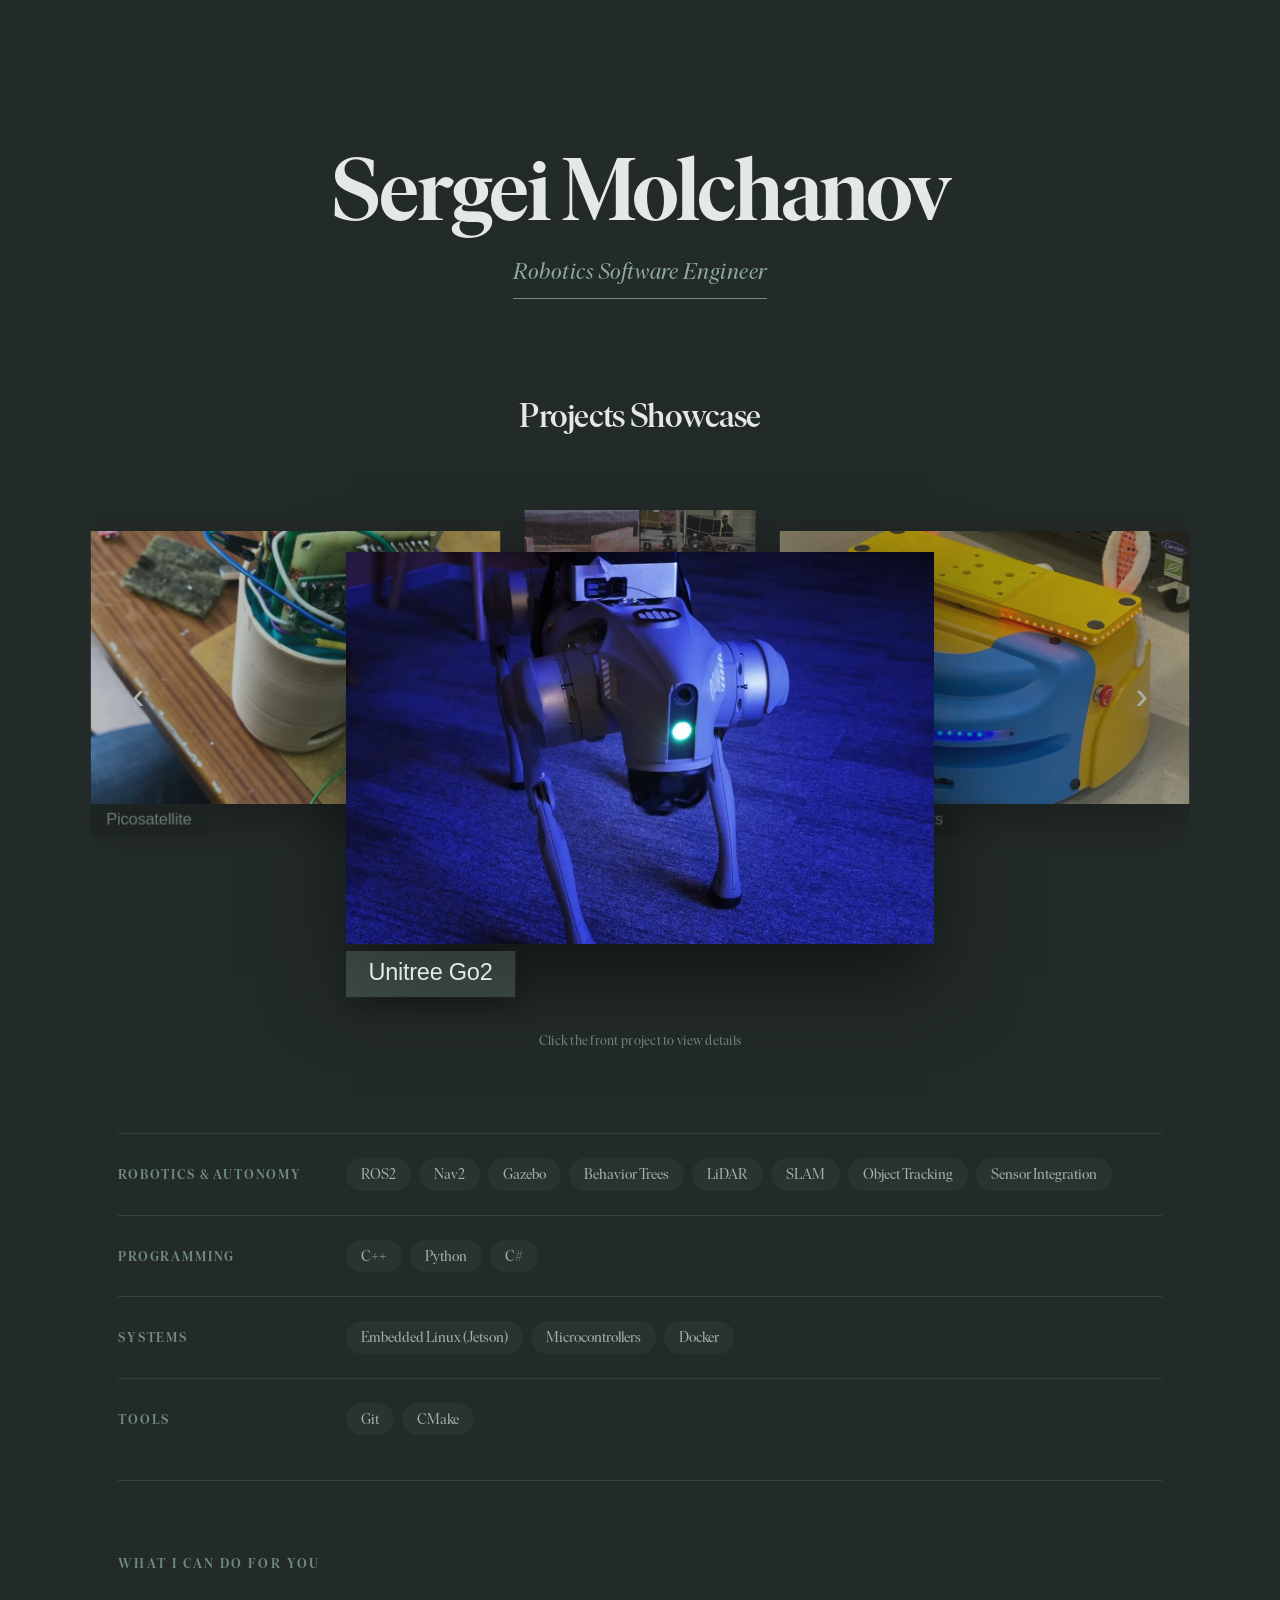
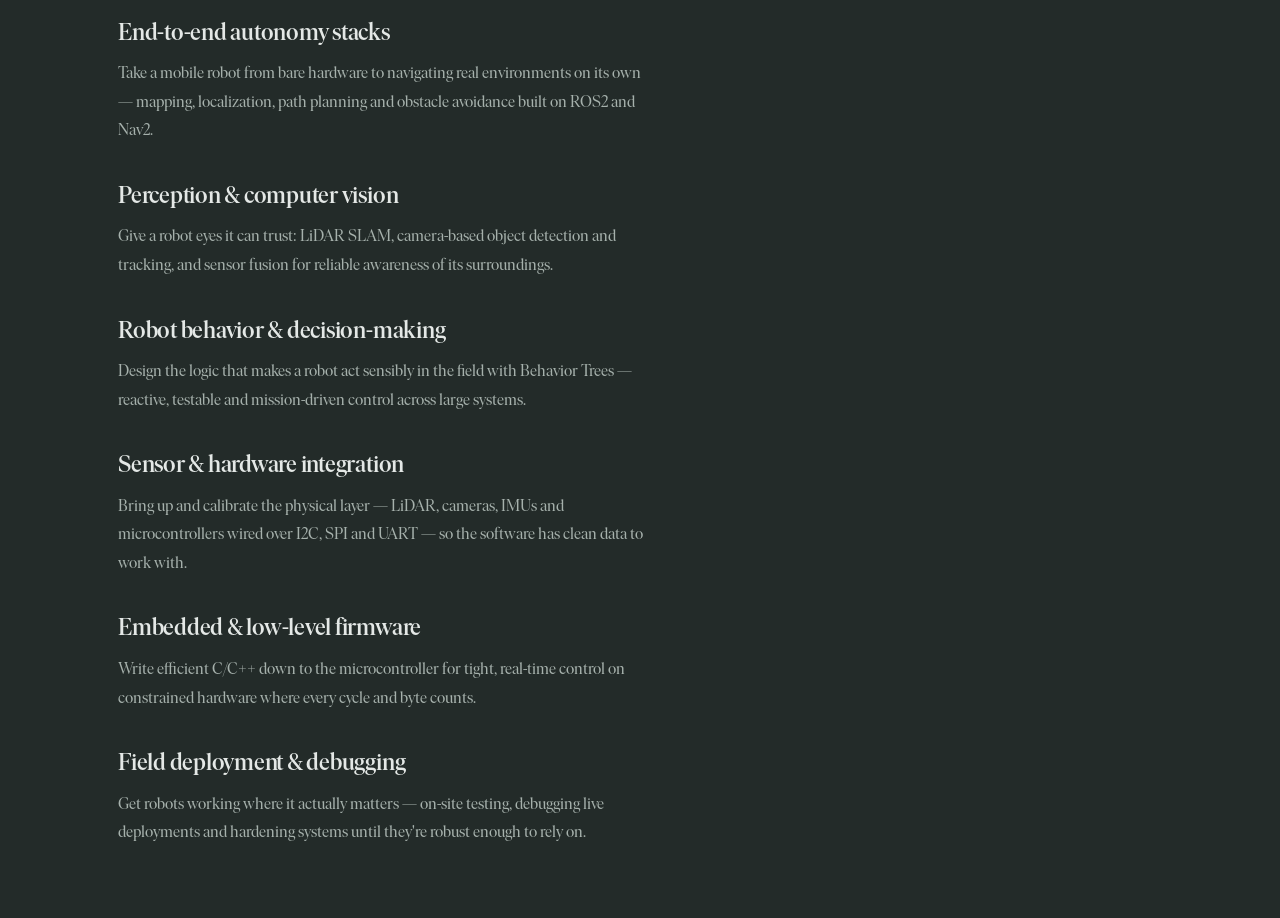
==== commit d75256fd: "add detail section" ====
--- a/portfolio.html
+++ b/portfolio.html
@@ -23,20 +23,20 @@
             <button type="button" class="cf-nav cf-prev" aria-label="Previous project">‹</button>
 
             <div class="cf-stage">
-                <button type="button" class="cf-card">
+                <button type="button" class="cf-card" data-project="go2">
                     <img src="media/go2_titlecard.jpg" alt="Unitree Go2 quadruped">
                     <span class="cf-flag">Unitree Go2</span>
                 </button>
-                <button type="button" class="cf-card">
+                <button type="button" class="cf-card" data-project="serena">
                     <img src="media/serena_1.jpg" alt="Serena retail robot">
                     <span class="cf-flag">Retail Mobile Robots</span>
                 </button>
-                <button type="button" class="cf-card cf-card--dual">
+                <button type="button" class="cf-card cf-card--dual" data-project="drone">
                     <img src="media/rover.jpg" alt="Mars rover">
                     <img src="media/drone.jpg" alt="Autonomous drone">
                     <span class="cf-flag">Drone &amp; Mars Rover</span>
                 </button>
-                <button type="button" class="cf-card">
+                <button type="button" class="cf-card" data-project="sat">
                     <img src="media/sat1.jpg" alt="Picosatellite">
                     <span class="cf-flag">Picosatellite</span>
                 </button>
@@ -44,6 +44,10 @@
 
             <button type="button" class="cf-nav cf-next" aria-label="Next project">›</button>
         </div>
+
+        <p class="cf-hint">Click the front project to view details</p>
+
+        <div id="cf-detail" class="cf-detail" hidden></div>
     </section>
 
     <!-- ── Toolkit ── -->
@@ -128,6 +132,7 @@
 
     </main>
 
+    <script async src="https://platform.twitter.com/widgets.js" charset="utf-8"></script>
     <script src="portfolio.js"></script>
 </body>
 </html>
--- a/portfolio.css
+++ b/portfolio.css
@@ -216,12 +216,13 @@
     font-weight: 500;
     letter-spacing: -0.01em;
     color: var(--text);
-    margin-bottom: 2.6rem;
+    margin-bottom: 0.8rem;
 }
 
 .coverflow {
     position: relative;
-    margin-top: 2.2rem;
+    margin-top: -4.5rem;
+    padding-bottom: 4rem;   /* reserve room for the front card's hanging flag */
     outline: none;
 }
 
@@ -299,21 +300,23 @@
 .cf-prev { left: 4px; }
 .cf-next { right: 4px; }
 
-/* Project name — a flag tab pinned to each card's lower-left corner.
-   Quiet and tucked when off-centre, emphasised and risen when selected. */
+/* Project name — a flag that hangs from each card's lower-left corner,
+   below the image rather than over it. Quiet off-centre, emphasised when
+   selected (drops a touch lower and picks up the sage tint). */
 .cf-flag {
     position: absolute;
     left: 0;
-    bottom: 16px;
+    top: 100%;                 /* attach at the bottom edge and hang below */
     z-index: 2;
-    padding: 0.45rem 1.1rem;
+    padding: 0.4rem 1rem;
     font-size: clamp(0.8rem, 1.5vw, 1.05rem);
     letter-spacing: -0.01em;
     white-space: nowrap;
     color: var(--text-muted);
-    background: rgba(28, 35, 33, 0.82);
-    opacity: 0.8;
-    transform: translateY(8px);
+    background: rgba(28, 35, 33, 0.88);
+    opacity: 0.85;
+    transform-origin: top left;
+    transform: translateY(0);
     transition: transform 0.45s cubic-bezier(0.22, 1, 0.36, 1),
                 background 0.4s ease, color 0.4s ease,
                 opacity 0.4s ease, box-shadow 0.4s ease;
@@ -323,15 +326,15 @@
 .cf-card:not(.is-active):hover .cf-flag {
     opacity: 1;
     color: var(--text);
-    transform: translateY(0);
-}
-
-/* The selected card's flag rises and picks up the sage tint. */
+    transform: translateY(3px);
+}
+
+/* The selected card's flag drops a little further and picks up the sage tint. */
 .cf-card.is-active .cf-flag {
     opacity: 1;
     color: var(--text);
     background: rgba(143, 171, 159, 0.24);
-    transform: translateY(0);
+    transform: translateY(5px);
     box-shadow: 0 8px 20px rgba(0, 0, 0, 0.28);
 }
 
@@ -339,6 +342,186 @@
    so the frame starts around the robot and trims the empty top. */
 img[src$="serena_1.jpg"] {
     object-position: center 72%;
+}
+
+/* ── Case-study detail panel ──
+   Opens below the ring when the front card is clicked: bullets on the
+   left, an auto-advancing media slideshow on the right. */
+
+.cf-hint {
+    margin-top: 1.4rem;
+    font-size: 0.85rem;
+    letter-spacing: 0.02em;
+    color: var(--accent-soft);
+}
+
+.cf-detail {
+    position: relative;
+    max-width: 1000px;
+    margin: 2.2rem auto 0;
+    padding-top: 5rem;
+    border-top: 1px solid var(--line);
+    text-align: left;
+    opacity: 0;
+    transform: translateY(12px);
+    transition: opacity 0.45s ease, transform 0.45s cubic-bezier(0.22, 1, 0.36, 1);
+}
+
+.cf-detail[hidden] { display: none; }
+
+.cf-detail.open {
+    opacity: 1;
+    transform: translateY(0);
+}
+
+.cf-detail-inner {
+    display: grid;
+    grid-template-columns: 1fr 0.9fr;
+    gap: 44px;
+    align-items: start;
+}
+
+.cf-close {
+    position: absolute;
+    top: 1.3rem;
+    right: 0;
+    background: none;
+    border: none;
+    color: var(--text-muted);
+    font-size: 1.8rem;
+    line-height: 1;
+    cursor: pointer;
+    transition: color 0.2s ease;
+}
+
+.cf-close:hover { color: var(--accent); }
+
+.cf-detail-title {
+    font-size: clamp(1.4rem, 3vw, 2rem);
+    font-weight: 500;
+    letter-spacing: -0.01em;
+    color: var(--text);
+    margin-bottom: 0.55rem;
+}
+
+.cf-meta {
+    font-size: 0.85rem;
+    color: var(--accent-soft);
+    margin-bottom: 1.4rem;
+}
+
+.cf-points {
+    list-style: none;
+    display: flex;
+    flex-direction: column;
+    gap: 0.9rem;
+}
+
+.cf-points li {
+    position: relative;
+    padding-left: 1.3rem;
+    font-size: 1.02rem;
+    line-height: 1.65;
+    color: var(--text-muted);
+}
+
+.cf-points li::before {
+    content: '';
+    position: absolute;
+    left: 0;
+    top: 0.7em;
+    width: 6px;
+    height: 6px;
+    border-radius: 50%;
+    background: var(--accent-soft);
+}
+
+/* Slideshow */
+.cf-slides {
+    position: relative;
+    width: 100%;
+    aspect-ratio: 4 / 3;
+    overflow: hidden;
+    background: #1d2422;
+}
+
+.cf-slide {
+    position: absolute;
+    inset: 0;
+    opacity: 0;
+    pointer-events: none;
+    transition: opacity 0.45s ease;
+}
+
+.cf-slide.active {
+    opacity: 1;
+    pointer-events: auto;
+}
+
+.cf-slide video,
+.cf-slide img {
+    width: 100%;
+    height: 100%;
+    object-fit: cover;
+    display: block;
+    background: #1d2422;
+}
+
+.cf-slide.tweet {
+    overflow-y: auto;
+    display: flex;
+    justify-content: center;
+    padding: 6px 0;
+}
+
+.cf-slide.tweet .twitter-tweet {
+    margin: 0 auto !important;
+}
+
+.cf-slide-controls {
+    display: flex;
+    align-items: center;
+    justify-content: center;
+    gap: 14px;
+    margin-top: 14px;
+}
+
+.cf-prev-s,
+.cf-next-s {
+    background: none;
+    border: none;
+    color: var(--text-muted);
+    font-size: 1.5rem;
+    line-height: 1;
+    cursor: pointer;
+    padding: 0 4px;
+    transition: color 0.2s ease;
+}
+
+.cf-prev-s:hover,
+.cf-next-s:hover { color: var(--accent); }
+
+.cf-dots {
+    display: flex;
+    gap: 8px;
+}
+
+.cf-dot {
+    width: 8px;
+    height: 8px;
+    border-radius: 50%;
+    border: none;
+    padding: 0;
+    background: var(--line);
+    cursor: pointer;
+    transition: background 0.2s ease, transform 0.2s ease;
+}
+
+.cf-dot:hover { background: var(--accent-soft); }
+
+.cf-dot.active {
+    background: var(--accent);
+    transform: scale(1.25);
 }
 
 /* ── Responsive ── */
@@ -362,4 +545,9 @@
     .cf-section {
         --cf-h: clamp(160px, 46vw, 260px);
     }
-}
+
+    .cf-detail-inner {
+        grid-template-columns: 1fr;
+        gap: 24px;
+    }
+}
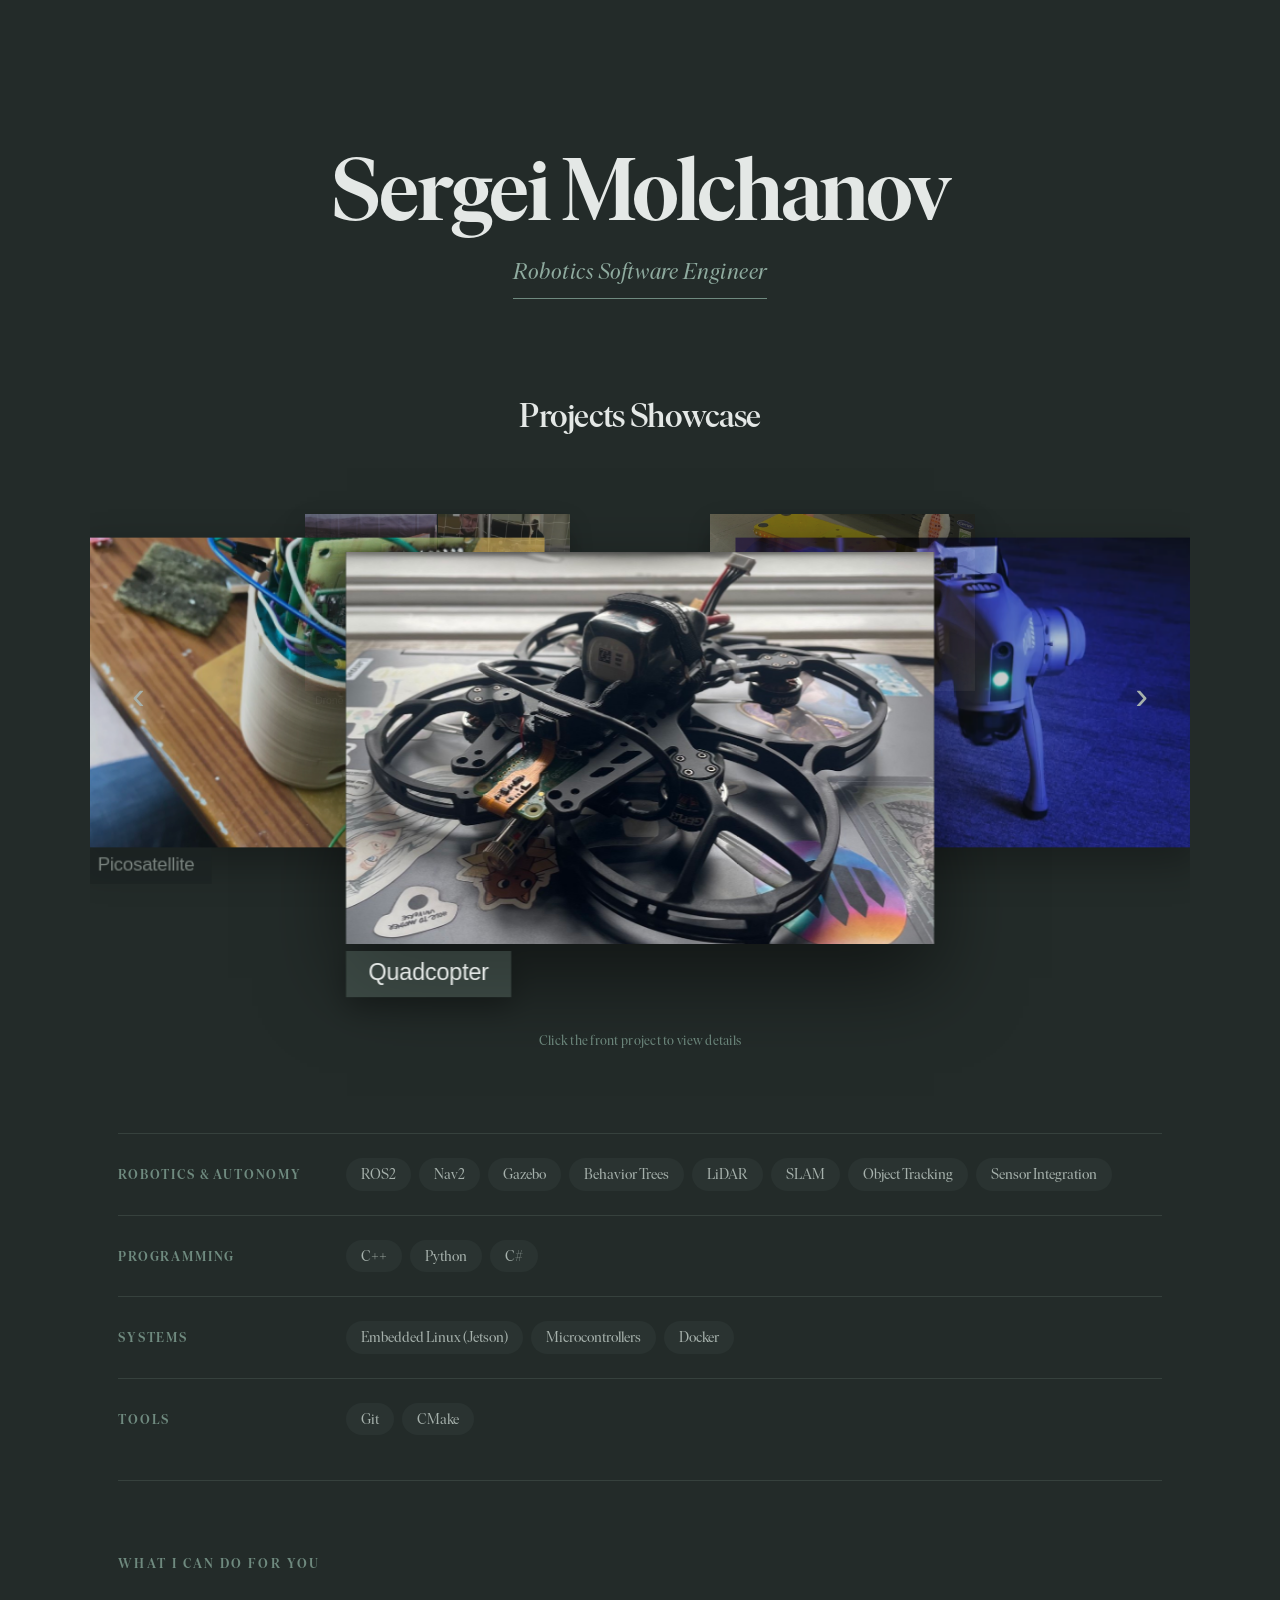
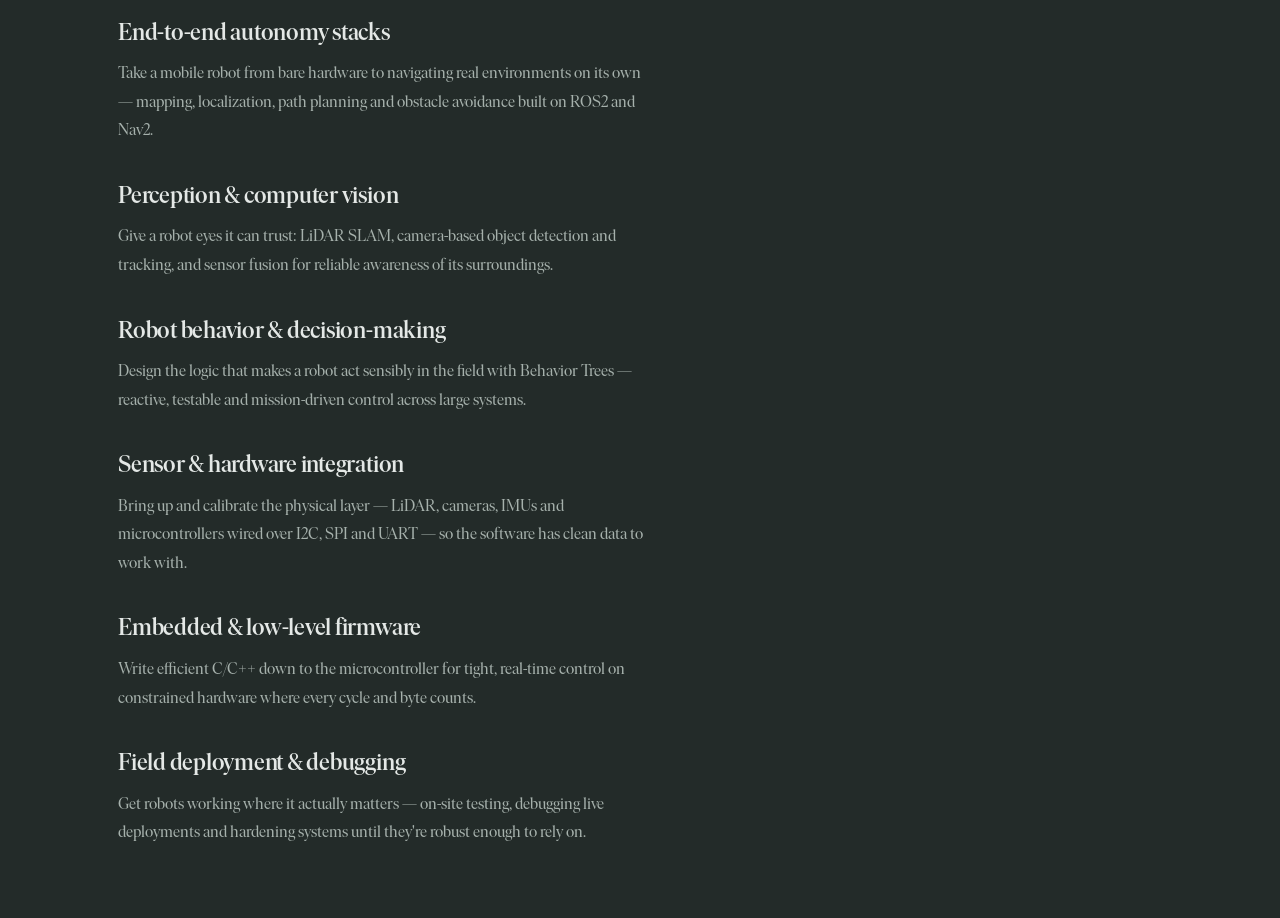
==== commit dd707b7d: "add drone" ====
--- a/portfolio.html
+++ b/portfolio.html
@@ -23,6 +23,10 @@
             <button type="button" class="cf-nav cf-prev" aria-label="Previous project">‹</button>
 
             <div class="cf-stage">
+                <button type="button" class="cf-card" data-project="quad">
+                    <img src="media/copter_main.jpg" alt="Custom indoor quadcopter">
+                    <span class="cf-flag">Quadcopter</span>
+                </button>
                 <button type="button" class="cf-card" data-project="go2">
                     <img src="media/go2_titlecard.jpg" alt="Unitree Go2 quadruped">
                     <span class="cf-flag">Unitree Go2</span>
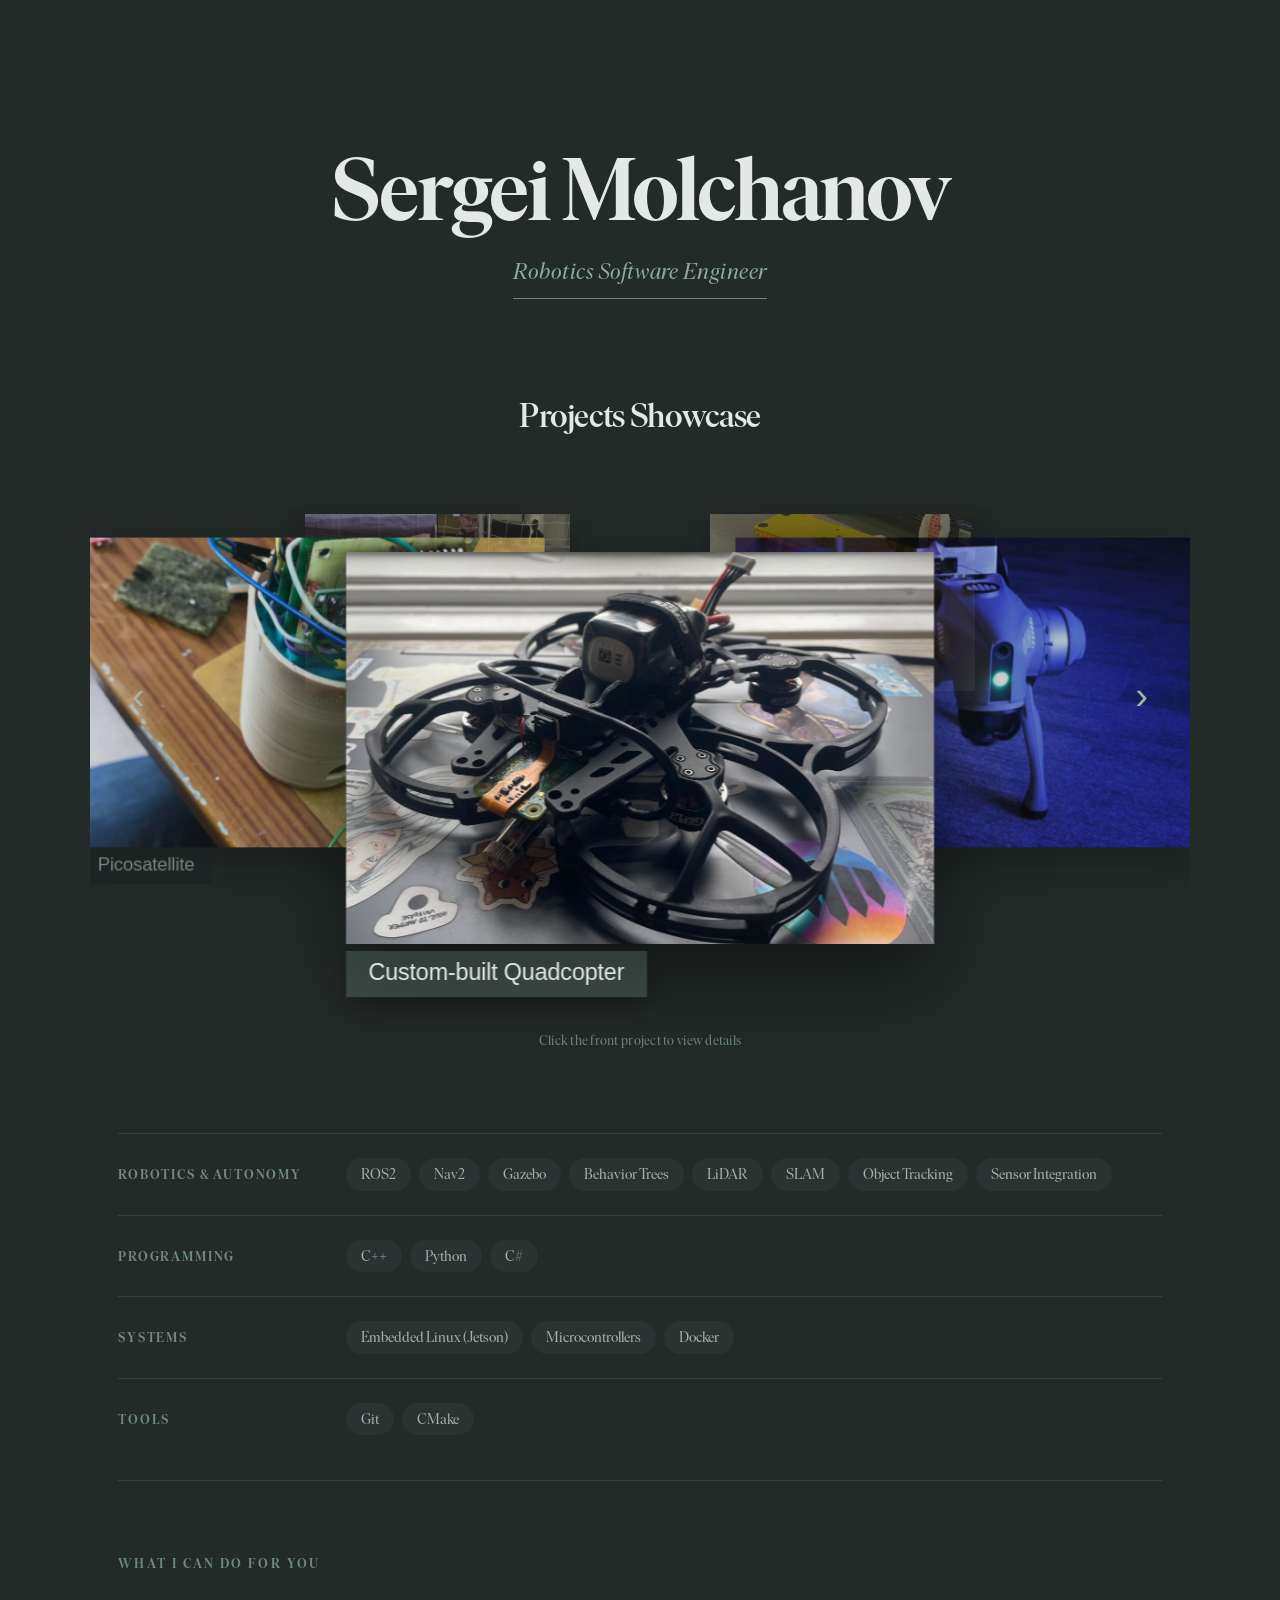
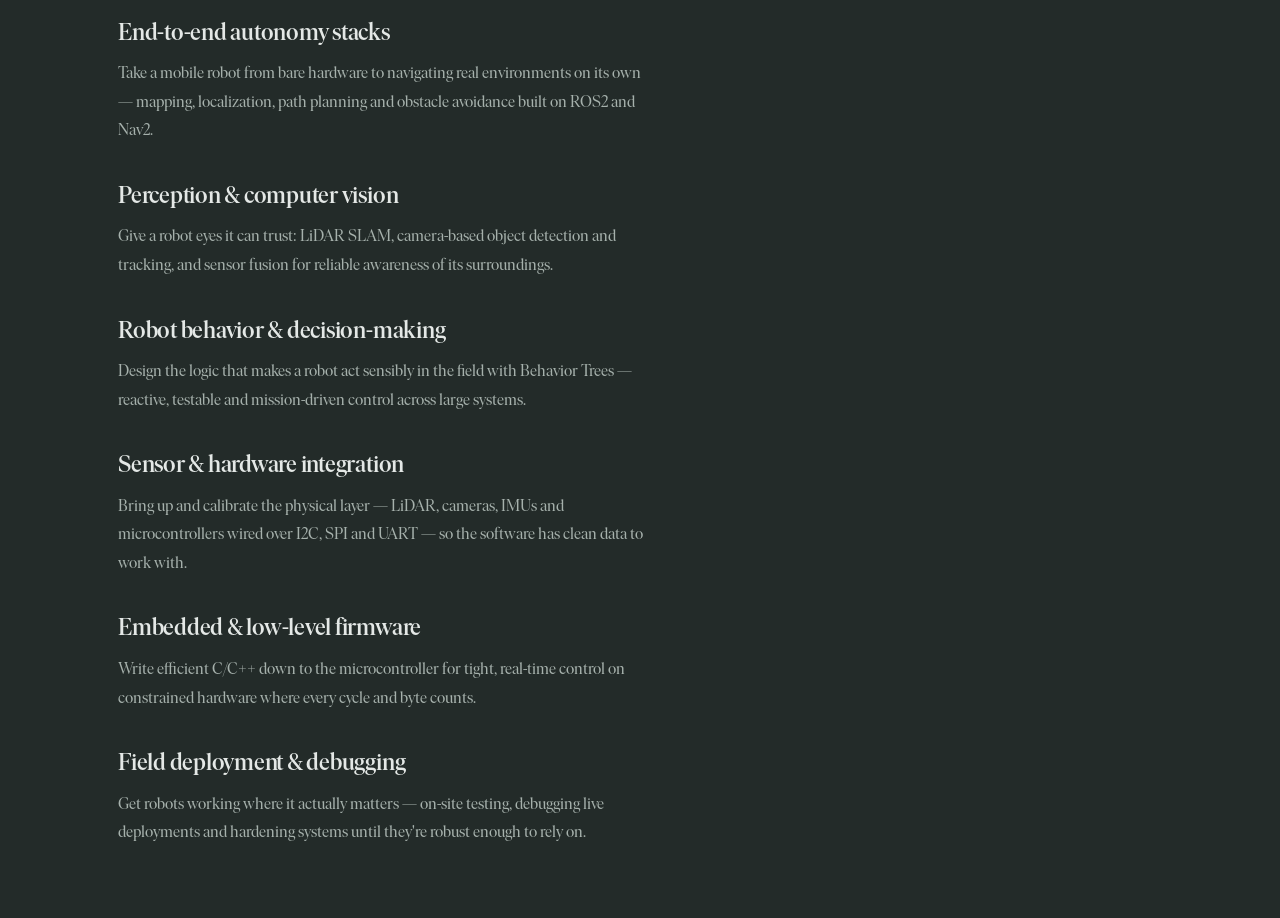
==== commit 16624097: "add drone name" ====
--- a/portfolio.html
+++ b/portfolio.html
@@ -25,7 +25,7 @@
             <div class="cf-stage">
                 <button type="button" class="cf-card" data-project="quad">
                     <img src="media/copter_main.jpg" alt="Custom indoor quadcopter">
-                    <span class="cf-flag">Quadcopter</span>
+                    <span class="cf-flag">Custom-built Quadcopter</span>
                 </button>
                 <button type="button" class="cf-card" data-project="go2">
                     <img src="media/go2_titlecard.jpg" alt="Unitree Go2 quadruped">
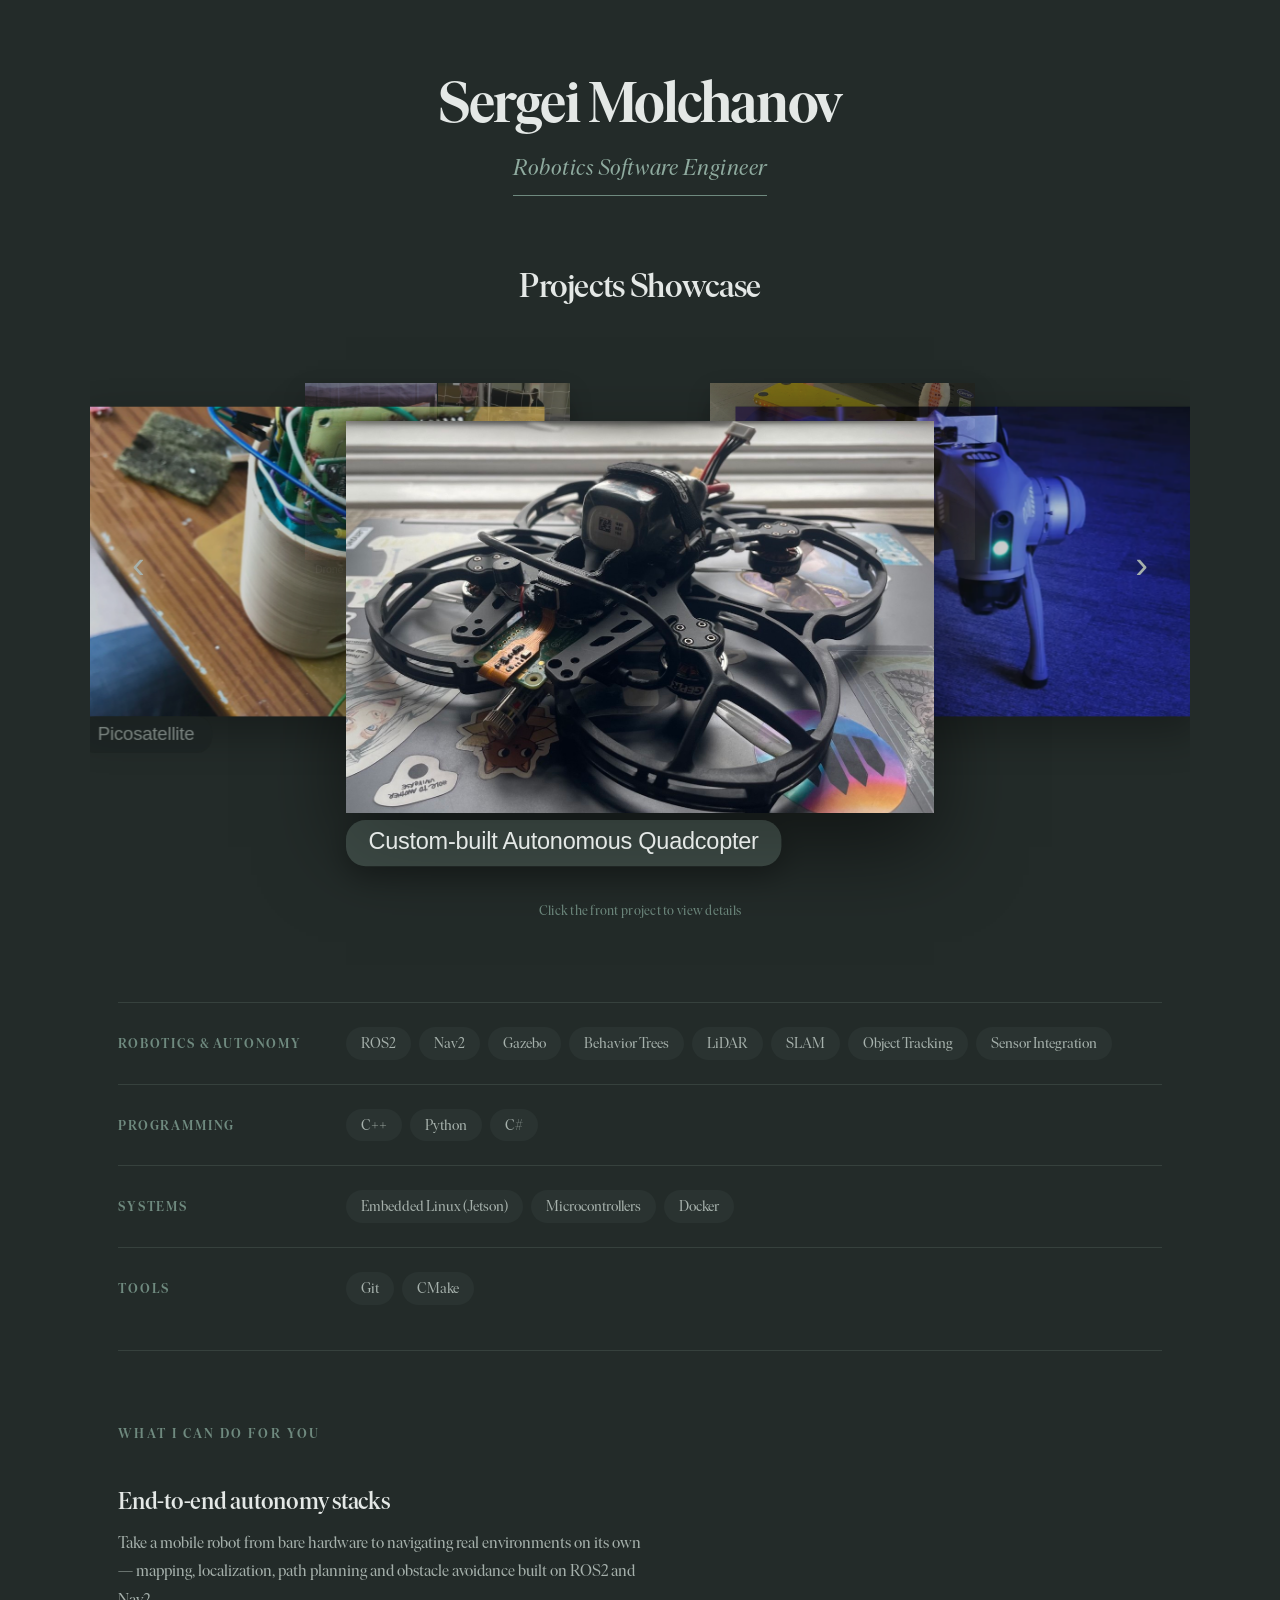
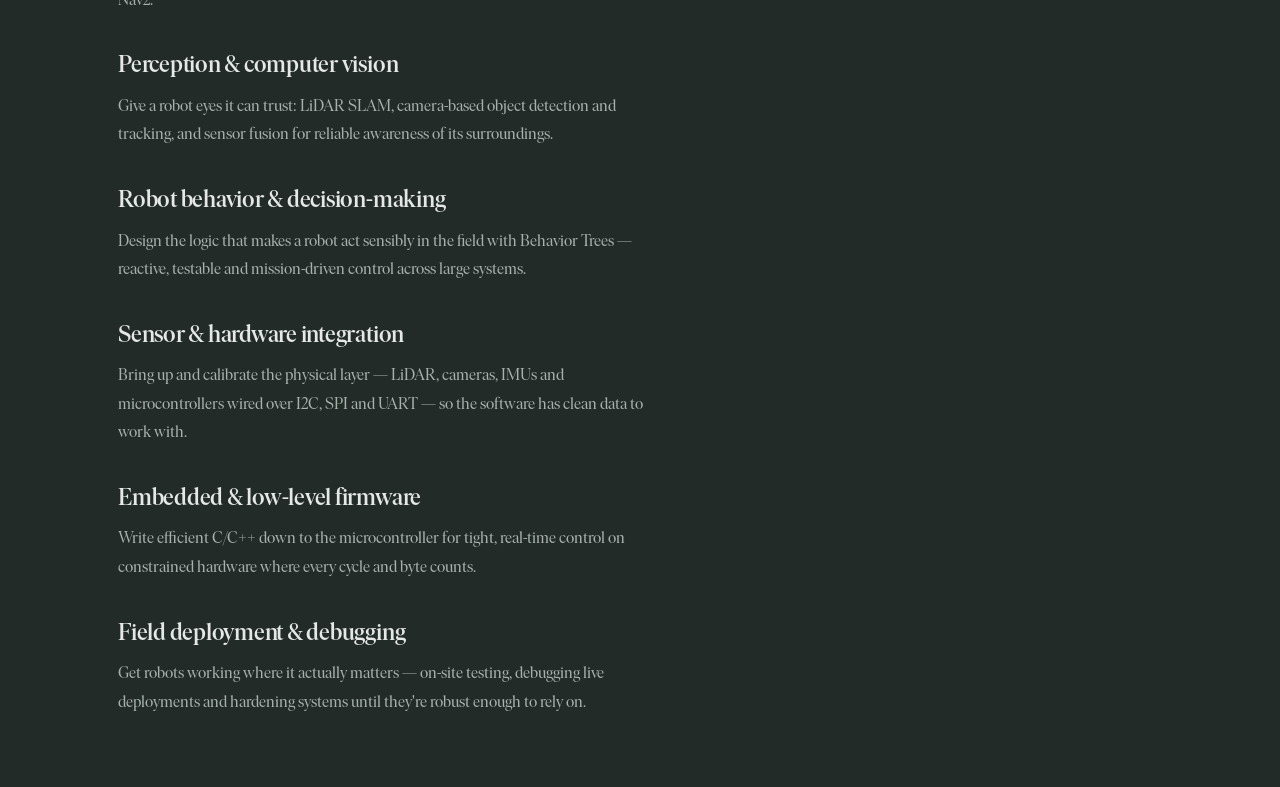
==== commit de513604: "edits" ====
--- a/portfolio.html
+++ b/portfolio.html
@@ -25,7 +25,7 @@
             <div class="cf-stage">
                 <button type="button" class="cf-card" data-project="quad">
                     <img src="media/copter_main.jpg" alt="Custom indoor quadcopter">
-                    <span class="cf-flag">Custom-built Quadcopter</span>
+                    <span class="cf-flag">Custom-built Autonomous Quadcopter</span>
                 </button>
                 <button type="button" class="cf-card" data-project="go2">
                     <img src="media/go2_titlecard.jpg" alt="Unitree Go2 quadruped">
--- a/portfolio.css
+++ b/portfolio.css
@@ -61,13 +61,13 @@
 
 .hero {
     text-align: center;
-    padding: 16vh 28px 6vh;
+    padding: 8vh 28px 3vh;
     max-width: 1100px;
     margin: 0 auto;
 }
 
 .hero-name {
-    font-size: clamp(2.8rem, 8vw, 5.5rem);
+    font-size: clamp(2.2rem, 5vw, 3.6rem);
     font-weight: 600;
     letter-spacing: -0.02em;
     line-height: 1.04;
@@ -314,6 +314,7 @@
     white-space: nowrap;
     color: var(--text-muted);
     background: rgba(28, 35, 33, 0.88);
+    border-radius: 14px;
     opacity: 0.85;
     transform-origin: top left;
     transform: translateY(0);
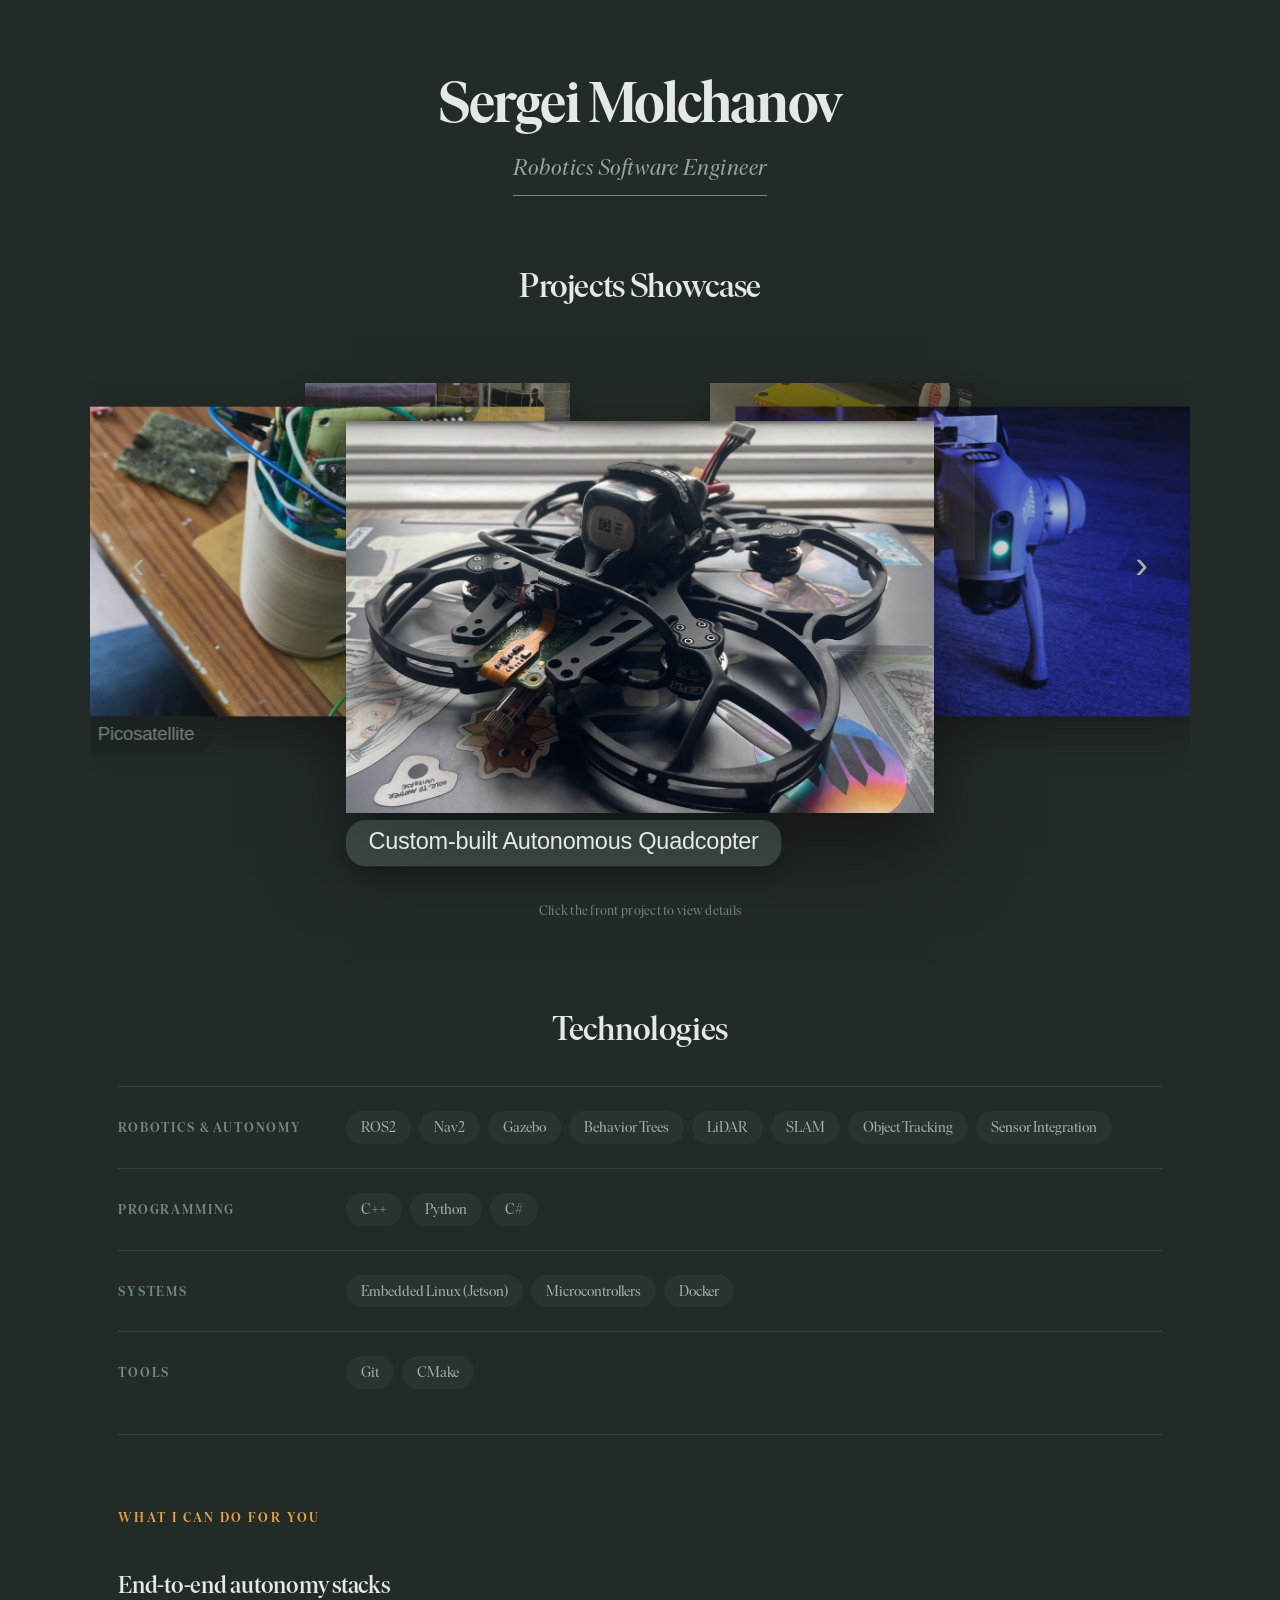
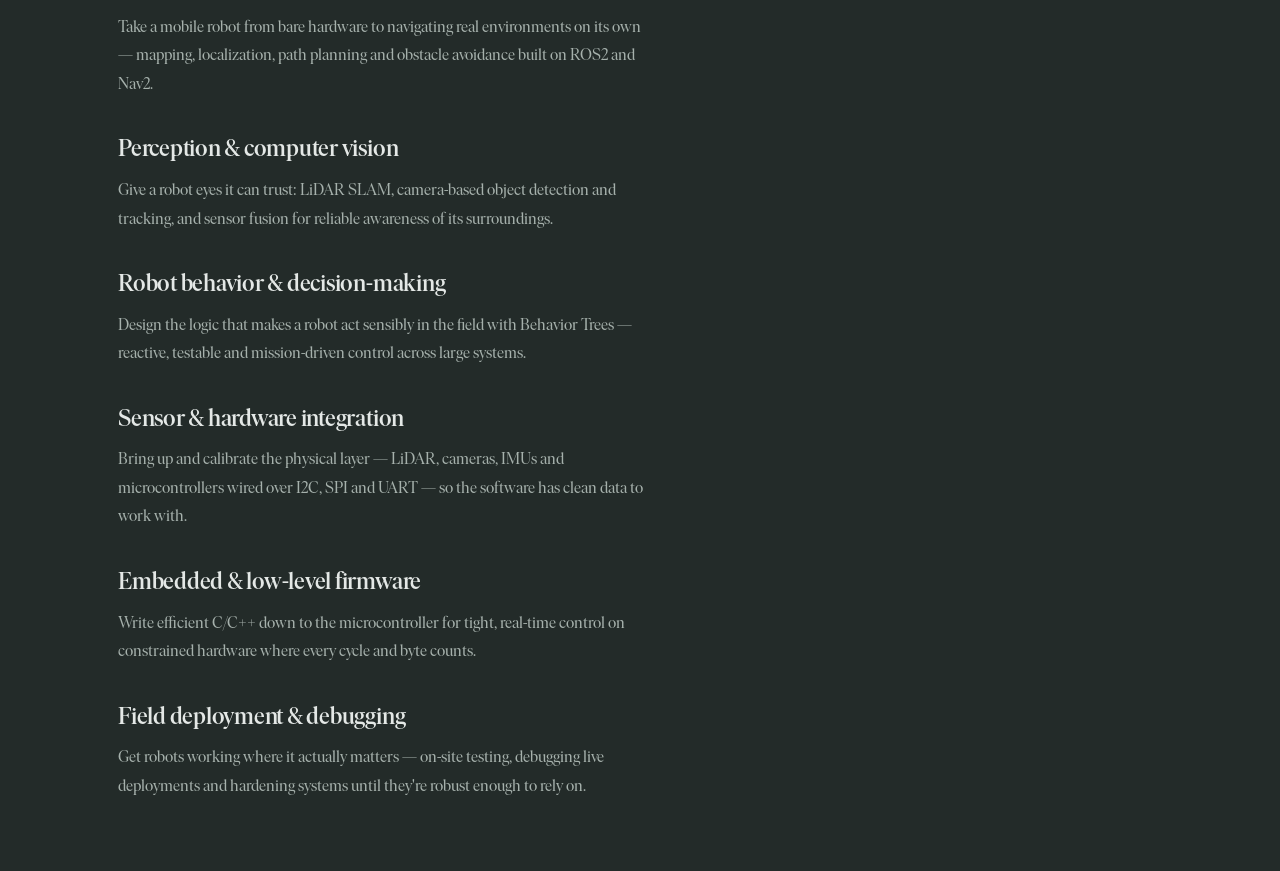
==== commit 92e9d5ad: "better" ====
--- a/portfolio.html
+++ b/portfolio.html
@@ -56,6 +56,7 @@
 
     <!-- ── Toolkit ── -->
     <section class="toolkit">
+        <h2 class="section-title">Technologies</h2>
         <div class="tool-group">
             <span class="tool-label">Robotics &amp; Autonomy</span>
             <ul class="tool-chips">
--- a/portfolio.css
+++ b/portfolio.css
@@ -39,6 +39,7 @@
     --text-muted:  #a6b1ac;
     --accent:      #8fab9f;  /* muted sage */
     --accent-soft: #6f8a7f;
+    --bright:      #e6a23c;  /* warm amber — used sparingly for highlights */
     --line:        #36413d;
 }
 
@@ -98,6 +99,10 @@
     gap: 1.5rem;
 }
 
+.toolkit .section-title {
+    margin-bottom: 0.4rem;
+}
+
 .tool-group {
     display: grid;
     grid-template-columns: 200px minmax(0, 1fr);
@@ -135,7 +140,7 @@
 
 .tool-chips li:hover {
     color: var(--text);
-    border-color: var(--accent-soft);
+    border-color: var(--bright);
 }
 
 /* ── Layout blocks ──
@@ -145,6 +150,15 @@
     max-width: 1100px;
     margin: 0 auto;
     padding: 0 28px;
+}
+
+.section-title {
+    text-align: center;
+    font-size: clamp(1.5rem, 3vw, 2.1rem);
+    font-weight: 500;
+    letter-spacing: -0.01em;
+    color: var(--text);
+    margin-bottom: 2.4rem;
 }
 
 .block {
@@ -171,7 +185,7 @@
     font-weight: 600;
     text-transform: uppercase;
     letter-spacing: 0.18em;
-    color: var(--accent-soft);
+    color: var(--bright);
     margin-bottom: 2.4rem;
 }
 
@@ -294,7 +308,7 @@
 }
 
 .cf-nav:hover {
-    color: var(--accent);
+    color: var(--bright);
 }
 
 .cf-prev { left: 4px; }
@@ -339,6 +353,13 @@
     box-shadow: 0 8px 20px rgba(0, 0, 0, 0.28);
 }
 
+/* Hovering the selected card warms its flag to amber. */
+.cf-card.is-active:hover .cf-flag {
+    color: #1c2320;
+    background: var(--bright);
+    box-shadow: 0 8px 22px rgba(230, 162, 60, 0.3);
+}
+
 /* Serena is a tall portrait shot — bias the crop low (but not all the way)
    so the frame starts around the robot and trims the empty top. */
 img[src$="serena_1.jpg"] {
@@ -395,7 +416,7 @@
     transition: color 0.2s ease;
 }
 
-.cf-close:hover { color: var(--accent); }
+.cf-close:hover { color: var(--bright); }
 
 .cf-detail-title {
     font-size: clamp(1.4rem, 3vw, 2rem);
@@ -434,7 +455,7 @@
     width: 6px;
     height: 6px;
     border-radius: 50%;
-    background: var(--accent-soft);
+    background: var(--bright);
 }
 
 /* Slideshow */
@@ -500,7 +521,7 @@
 }
 
 .cf-prev-s:hover,
-.cf-next-s:hover { color: var(--accent); }
+.cf-next-s:hover { color: var(--bright); }
 
 .cf-dots {
     display: flex;
@@ -521,7 +542,7 @@
 .cf-dot:hover { background: var(--accent-soft); }
 
 .cf-dot.active {
-    background: var(--accent);
+    background: var(--bright);
     transform: scale(1.25);
 }
 
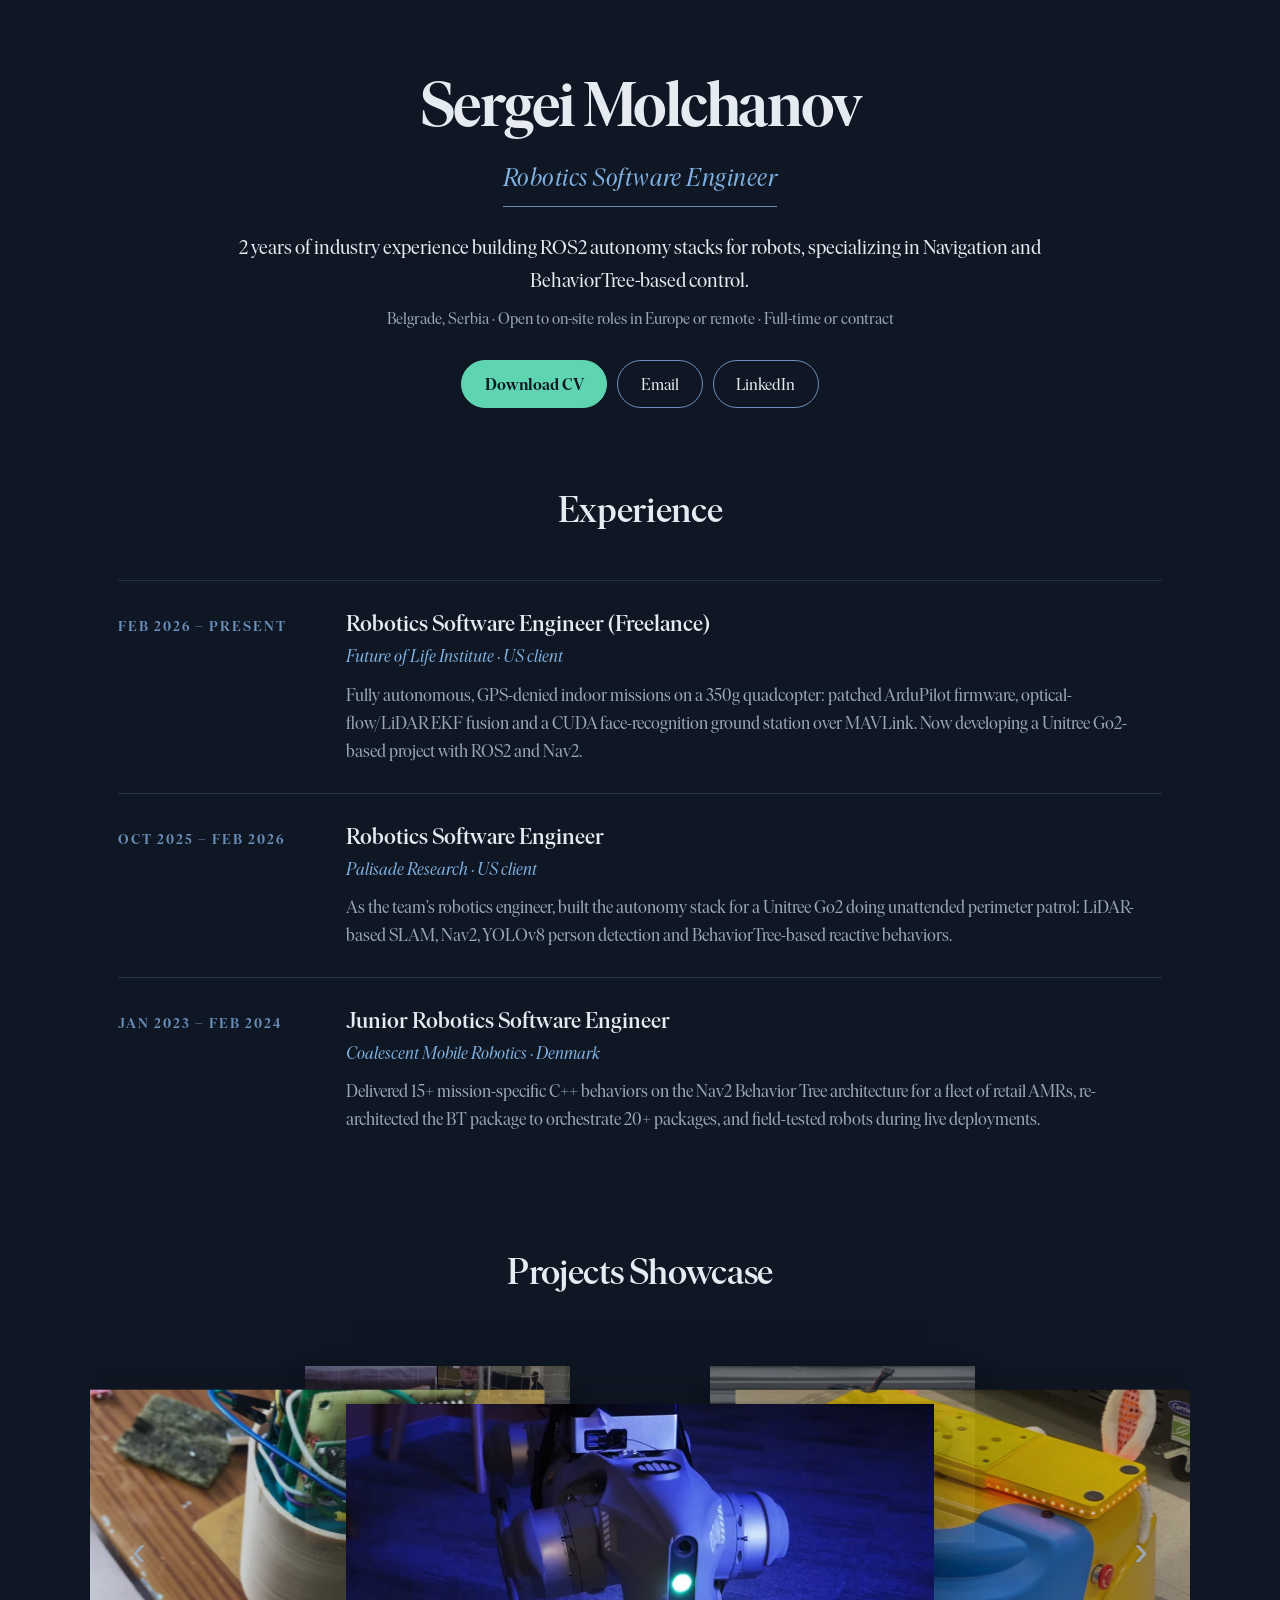
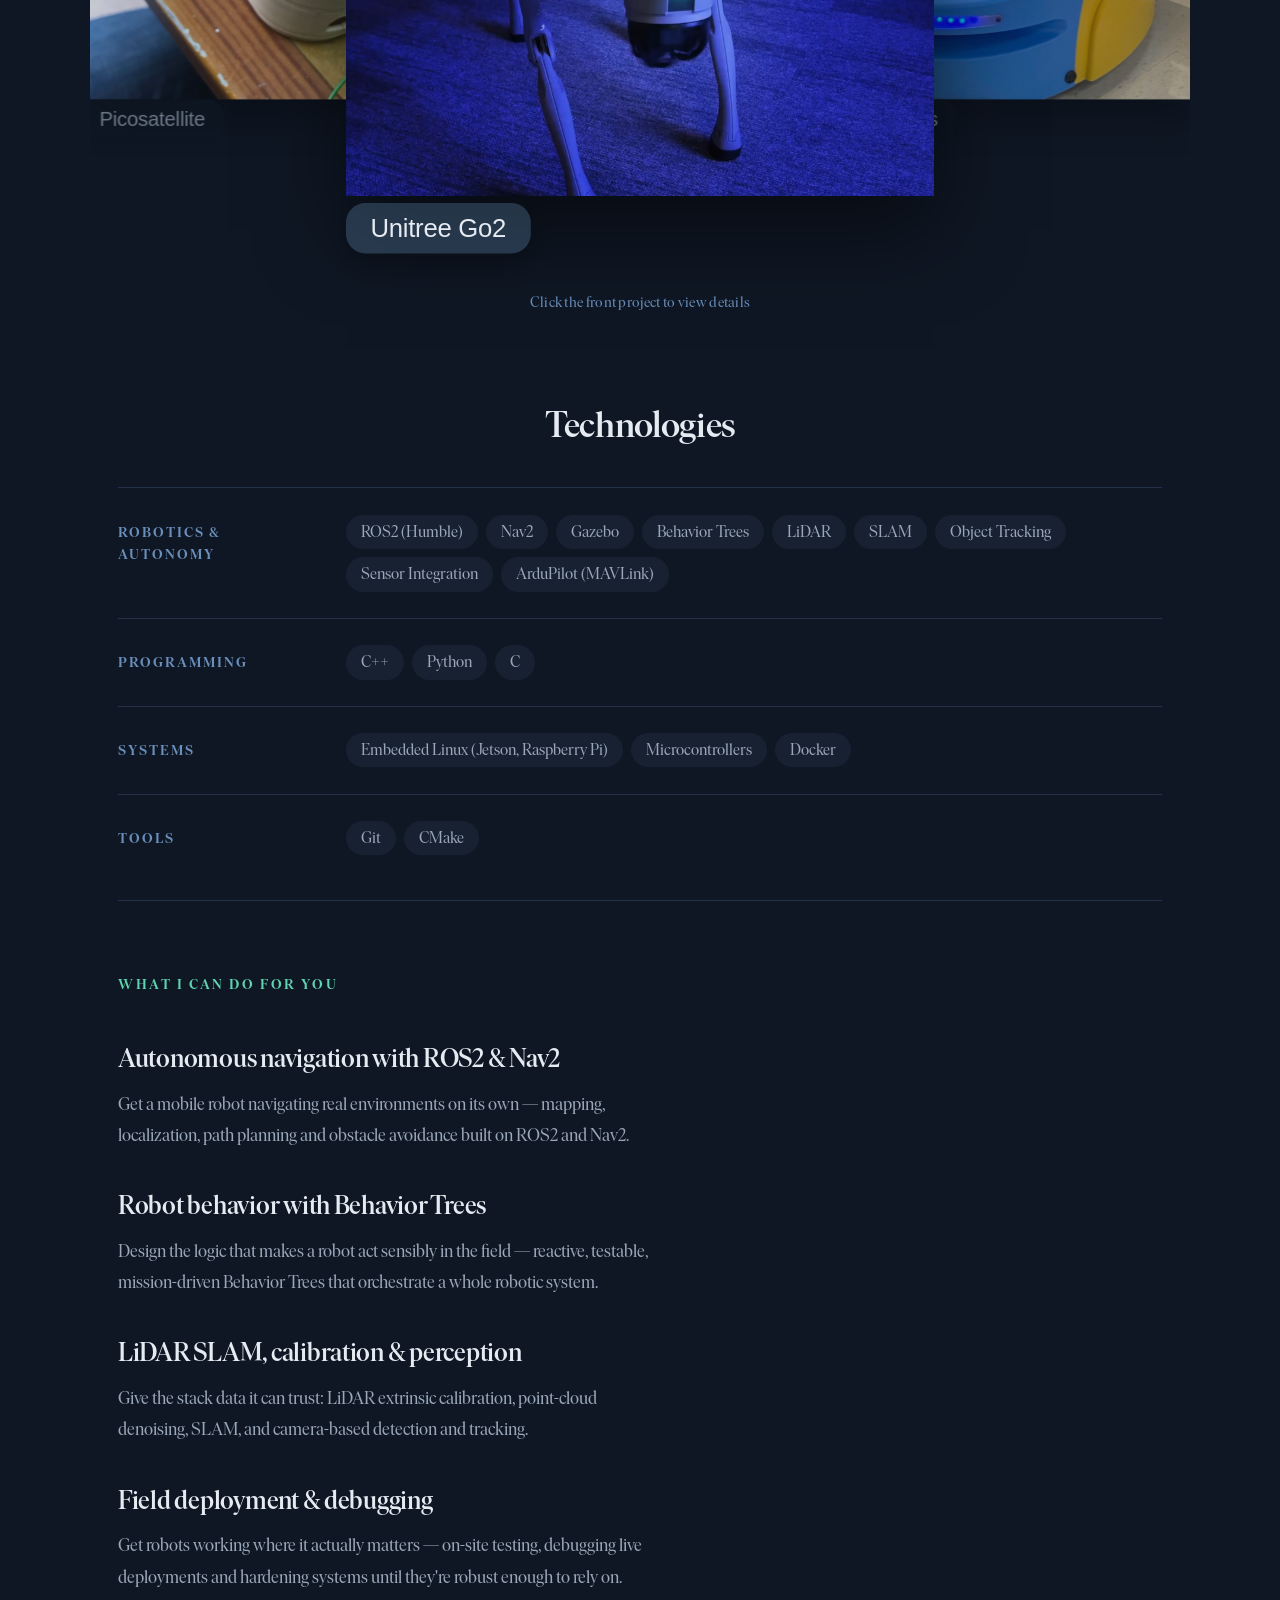
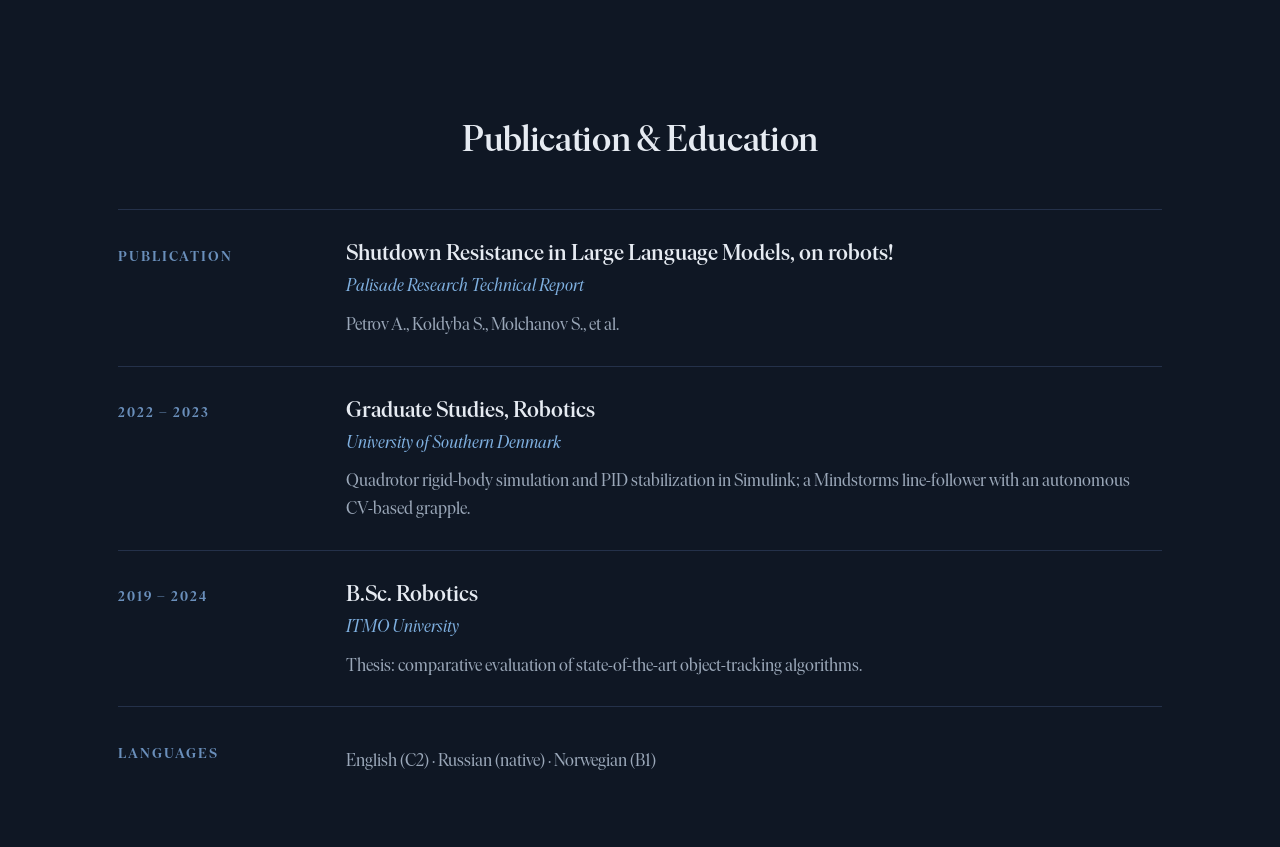
==== commit 5a8d7243: "Align portfolio with CV and refresh design - Match project claims, skills and wording to the CV - Ad" ====
--- a/portfolio.html
+++ b/portfolio.html
@@ -4,6 +4,7 @@
     <meta charset="UTF-8">
     <meta name="viewport" content="width=device-width, initial-scale=1.0">
     <title>Sergei Molchanov — Robotics Software Engineer</title>
+    <meta name="description" content="Robotics Software Engineer: ROS2/Nav2 navigation, Behavior Trees, LiDAR SLAM and field deployments. Belgrade, Serbia; open to on-site in Europe or remote.">
     <link rel="icon" href="favicon.png" type="image/png">
     <link rel="stylesheet" href="portfolio.css">
 </head>
@@ -13,7 +14,56 @@
     <header class="hero">
         <h1 class="hero-name">Sergei Molchanov</h1>
         <p class="hero-title">Robotics Software Engineer</p>
+        <p class="hero-summary">2 years of industry experience building ROS2 autonomy stacks
+        for robots, specializing in Navigation and BehaviorTree-based control.</p>
+        <p class="hero-meta">Belgrade, Serbia · Open to on-site roles in Europe or remote ·
+        Full-time or contract</p>
+        <nav class="hero-links" aria-label="Contact">
+            <a class="btn btn-primary" href="SergeiMolchanovCV.pdf" target="_blank" rel="noopener">Download CV</a>
+            <a class="btn" href="mailto:serezhdipity@gmail.com">Email</a>
+            <a class="btn" href="https://www.linkedin.com/in/serezhdipity/" target="_blank" rel="noopener">LinkedIn</a>
+        </nav>
     </header>
+
+    <!-- ── Experience ── -->
+    <section class="timeline" id="experience">
+        <h2 class="section-title">Experience</h2>
+
+        <article class="tl-row">
+            <p class="tl-when">Feb 2026 – Present</p>
+            <div class="tl-body">
+                <h3 class="tl-role">Robotics Software Engineer (Freelance)</h3>
+                <p class="tl-org">Future of Life Institute · US client</p>
+                <p class="tl-desc">Fully autonomous, GPS-denied indoor missions on a 350g
+                quadcopter: patched ArduPilot firmware, optical-flow/LiDAR EKF fusion and a
+                CUDA face-recognition ground station over MAVLink. Now developing a Unitree
+                Go2-based project with ROS2 and Nav2.</p>
+            </div>
+        </article>
+
+        <article class="tl-row">
+            <p class="tl-when">Oct 2025 – Feb 2026</p>
+            <div class="tl-body">
+                <h3 class="tl-role">Robotics Software Engineer</h3>
+                <p class="tl-org">Palisade Research · US client</p>
+                <p class="tl-desc">As the team’s robotics engineer, built the autonomy stack
+                for a Unitree Go2 doing unattended perimeter patrol: LiDAR-based SLAM, Nav2,
+                YOLOv8 person detection and BehaviorTree-based reactive behaviors.</p>
+            </div>
+        </article>
+
+        <article class="tl-row">
+            <p class="tl-when">Jan 2023 – Feb 2024</p>
+            <div class="tl-body">
+                <h3 class="tl-role">Junior Robotics Software Engineer</h3>
+                <p class="tl-org">Coalescent Mobile Robotics · Denmark</p>
+                <p class="tl-desc">Delivered 15+ mission-specific C++ behaviors on the Nav2
+                Behavior Tree architecture for a fleet of retail AMRs, re-architected the
+                BT package to orchestrate 20+ packages, and field-tested robots during live
+                deployments.</p>
+            </div>
+        </article>
+    </section>
 
     <!-- ── Projects showcase ── -->
     <section id="projects" class="cf-section">
@@ -23,17 +73,17 @@
             <button type="button" class="cf-nav cf-prev" aria-label="Previous project">‹</button>
 
             <div class="cf-stage">
+                <button type="button" class="cf-card" data-project="go2">
+                    <img src="media/go2_titlecard.jpg" alt="Unitree Go2 quadruped">
+                    <span class="cf-flag">Unitree Go2</span>
+                </button>
+                <button type="button" class="cf-card" data-project="serena">
+                    <img src="media/serena_1.jpg" alt="Serena retail robot">
+                    <span class="cf-flag">Retail Mobile Robots</span>
+                </button>
                 <button type="button" class="cf-card" data-project="quad">
                     <img src="media/copter_main.jpg" alt="Custom indoor quadcopter">
                     <span class="cf-flag">Custom-built Autonomous Quadcopter</span>
-                </button>
-                <button type="button" class="cf-card" data-project="go2">
-                    <img src="media/go2_titlecard.jpg" alt="Unitree Go2 quadruped">
-                    <span class="cf-flag">Unitree Go2</span>
-                </button>
-                <button type="button" class="cf-card" data-project="serena">
-                    <img src="media/serena_1.jpg" alt="Serena retail robot">
-                    <span class="cf-flag">Retail Mobile Robots</span>
                 </button>
                 <button type="button" class="cf-card cf-card--dual" data-project="drone">
                     <img src="media/rover.jpg" alt="Mars rover">
@@ -60,20 +110,21 @@
         <div class="tool-group">
             <span class="tool-label">Robotics &amp; Autonomy</span>
             <ul class="tool-chips">
-                <li>ROS2</li><li>Nav2</li><li>Gazebo</li><li>Behavior Trees</li>
+                <li>ROS2 (Humble)</li><li>Nav2</li><li>Gazebo</li><li>Behavior Trees</li>
                 <li>LiDAR</li><li>SLAM</li><li>Object Tracking</li><li>Sensor Integration</li>
+                <li>ArduPilot (MAVLink)</li>
             </ul>
         </div>
         <div class="tool-group">
             <span class="tool-label">Programming</span>
             <ul class="tool-chips">
-                <li>C++</li><li>Python</li><li>C#</li>
+                <li>C++</li><li>Python</li><li>C</li>
             </ul>
         </div>
         <div class="tool-group">
             <span class="tool-label">Systems</span>
             <ul class="tool-chips">
-                <li>Embedded Linux (Jetson)</li><li>Microcontrollers</li><li>Docker</li>
+                <li>Embedded Linux (Jetson, Raspberry Pi)</li><li>Microcontrollers</li><li>Docker</li>
             </ul>
         </div>
         <div class="tool-group">
@@ -93,34 +144,22 @@
 
                 <ul class="skill-list">
                     <li class="skill">
-                        <h3>End-to-end autonomy stacks</h3>
-                        <p>Take a mobile robot from bare hardware to navigating real
-                        environments on its own — mapping, localization, path planning
-                        and obstacle avoidance built on ROS2 and Nav2.</p>
-                    </li>
-                    <li class="skill">
-                        <h3>Perception &amp; computer vision</h3>
-                        <p>Give a robot eyes it can trust: LiDAR SLAM, camera-based
-                        object detection and tracking, and sensor fusion for reliable
-                        awareness of its surroundings.</p>
-                    </li>
-                    <li class="skill">
-                        <h3>Robot behavior &amp; decision-making</h3>
-                        <p>Design the logic that makes a robot act sensibly in the field
-                        with Behavior Trees — reactive, testable and mission-driven
-                        control across large systems.</p>
-                    </li>
-                    <li class="skill">
-                        <h3>Sensor &amp; hardware integration</h3>
-                        <p>Bring up and calibrate the physical layer — LiDAR, cameras,
-                        IMUs and microcontrollers wired over I2C, SPI and UART — so the
-                        software has clean data to work with.</p>
-                    </li>
-                    <li class="skill">
-                        <h3>Embedded &amp; low-level firmware</h3>
-                        <p>Write efficient C/C++ down to the microcontroller for tight,
-                        real-time control on constrained hardware where every cycle and
-                        byte counts.</p>
+                        <h3>Autonomous navigation with ROS2 &amp; Nav2</h3>
+                        <p>Get a mobile robot navigating real environments on its own —
+                        mapping, localization, path planning and obstacle avoidance
+                        built on ROS2 and Nav2.</p>
+                    </li>
+                    <li class="skill">
+                        <h3>Robot behavior with Behavior Trees</h3>
+                        <p>Design the logic that makes a robot act sensibly in the field —
+                        reactive, testable, mission-driven Behavior Trees that orchestrate
+                        a whole robotic system.</p>
+                    </li>
+                    <li class="skill">
+                        <h3>LiDAR SLAM, calibration &amp; perception</h3>
+                        <p>Give the stack data it can trust: LiDAR extrinsic calibration,
+                        point-cloud denoising, SLAM, and camera-based detection and
+                        tracking.</p>
                     </li>
                     <li class="skill">
                         <h3>Field deployment &amp; debugging</h3>
@@ -137,6 +176,47 @@
 
     </main>
 
+    <!-- ── Publication, education, languages ── -->
+    <section class="timeline" id="background">
+        <h2 class="section-title">Publication &amp; Education</h2>
+
+        <article class="tl-row">
+            <p class="tl-when">Publication</p>
+            <div class="tl-body">
+                <h3 class="tl-role">Shutdown Resistance in Large Language Models, on robots!</h3>
+                <p class="tl-org">Palisade Research Technical Report</p>
+                <p class="tl-desc">Petrov A., Koldyba S., Molchanov S., et al.</p>
+            </div>
+        </article>
+
+        <article class="tl-row">
+            <p class="tl-when">2022 – 2023</p>
+            <div class="tl-body">
+                <h3 class="tl-role">Graduate Studies, Robotics</h3>
+                <p class="tl-org">University of Southern Denmark</p>
+                <p class="tl-desc">Quadrotor rigid-body simulation and PID stabilization in
+                Simulink; a Mindstorms line-follower with an autonomous CV-based grapple.</p>
+            </div>
+        </article>
+
+        <article class="tl-row">
+            <p class="tl-when">2019 – 2024</p>
+            <div class="tl-body">
+                <h3 class="tl-role">B.Sc. Robotics</h3>
+                <p class="tl-org">ITMO University</p>
+                <p class="tl-desc">Thesis: comparative evaluation of state-of-the-art
+                object-tracking algorithms.</p>
+            </div>
+        </article>
+
+        <article class="tl-row">
+            <p class="tl-when">Languages</p>
+            <div class="tl-body">
+                <p class="tl-desc">English (C2) · Russian (native) · Norwegian (B1)</p>
+            </div>
+        </article>
+    </section>
+
     <script async src="https://platform.twitter.com/widgets.js" charset="utf-8"></script>
     <script src="portfolio.js"></script>
 </body>
--- a/portfolio.css
+++ b/portfolio.css
@@ -29,24 +29,32 @@
 }
 
 /* ── Palette ──
-   Desaturated cousin of the main site: the same deep-green family,
-   dialed back toward slate green-grey for a quieter, professional feel. */
+   Ink navy, same family as the CV's navy/blue, with mint kept
+   for the primary call to action and small highlights. */
 
 :root {
-    --bg:          #232b29;
-    --bg-alt:      #2a3331;
-    --text:        #e4e8e6;
-    --text-muted:  #a6b1ac;
-    --accent:      #8fab9f;  /* muted sage */
-    --accent-soft: #6f8a7f;
-    --bright:      #e6a23c;  /* warm amber — used sparingly for highlights */
-    --line:        #36413d;
+    --bg:           #0f1724;
+    --bg-alt:       #172131;
+    --bg-deep:      #0b111c;  /* image wells behind media */
+    --text:         #e6ebf2;
+    --text-muted:   #9aa7b8;
+    --accent:       #7fb0e0;  /* soft sky blue */
+    --accent-soft:  #6a8fbb;
+    --bright:       #5fd4b0;  /* mint — used sparingly for highlights */
+    --bright-hover: #86e2c6;
+    --line:         #24314a;
 }
 
 *, *::before, *::after {
     box-sizing: border-box;
     margin: 0;
     padding: 0;
+}
+
+/* Base size: 16px on phones, grows to ~19px on wide desktops.
+   Everything below is in rem, so it all scales together. */
+html {
+    font-size: clamp(16px, 13px + 0.35vw, 19px);
 }
 
 body {
@@ -86,6 +94,104 @@
     border-bottom: 1px solid var(--accent-soft);
 }
 
+.hero-summary {
+    max-width: 40em;
+    margin: 1.4rem auto 0;
+    font-size: clamp(1rem, 1.6vw, 1.15rem);
+    color: var(--text);
+}
+
+.hero-meta {
+    margin-top: 0.6rem;
+    font-size: 0.92rem;
+    color: var(--text-muted);
+}
+
+.hero-links {
+    display: flex;
+    flex-wrap: wrap;
+    justify-content: center;
+    gap: 10px;
+    margin-top: 1.6rem;
+}
+
+.btn {
+    display: inline-block;
+    padding: 0.55rem 1.3rem;
+    border: 1px solid var(--accent-soft);
+    border-radius: 100px;
+    color: var(--text);
+    font-size: 0.95rem;
+    text-decoration: none;
+    transition: background 0.2s, color 0.2s, border-color 0.2s;
+}
+
+.btn:hover,
+.btn:focus-visible {
+    background: var(--bg-alt);
+    border-color: var(--accent);
+}
+
+.btn-primary {
+    background: var(--bright);
+    border-color: var(--bright);
+    color: var(--bg);
+    font-weight: 600;
+}
+
+.btn-primary:hover,
+.btn-primary:focus-visible {
+    background: var(--bright-hover);
+    border-color: var(--bright-hover);
+    color: var(--bg);
+}
+
+/* ── Timeline (experience, publication, education) ──
+   Same two-column rhythm as the toolkit rows: a muted label on the
+   left, content on the right; stacks on narrow screens. */
+
+.timeline {
+    max-width: 1100px;
+    margin: 0 auto;
+    padding: 5vh 28px;
+}
+
+.tl-row {
+    display: grid;
+    grid-template-columns: 200px minmax(0, 1fr);
+    gap: 28px;
+    padding: 1.6rem 0;
+    border-top: 1px solid var(--line);
+}
+
+.tl-when {
+    font-size: 0.82rem;
+    font-weight: 600;
+    text-transform: uppercase;
+    letter-spacing: 0.14em;
+    color: var(--accent-soft);
+    padding-top: 0.35rem;
+}
+
+.tl-role {
+    font-size: 1.3rem;
+    font-weight: 500;
+    color: var(--text);
+    line-height: 1.3;
+}
+
+.tl-org {
+    margin-top: 0.2rem;
+    font-style: italic;
+    color: var(--accent);
+}
+
+.tl-desc {
+    margin-top: 0.6rem;
+    color: var(--text-muted);
+    max-width: 46em;
+}
+
 /* ── Toolkit band ──
    Slim technical fingerprint right under the hero: labeled rows of
    restrained chips, grouped the way the CV groups them. */
@@ -255,7 +361,7 @@
     height: var(--cf-h);
     padding: 0;
     border: none;
-    background: #1d2422;
+    background: var(--bg-deep);
     cursor: pointer;
     overflow: visible;
     transform-origin: center bottom;   /* grow upward from a fixed baseline */
@@ -327,7 +433,7 @@
     letter-spacing: -0.01em;
     white-space: nowrap;
     color: var(--text-muted);
-    background: rgba(28, 35, 33, 0.88);
+    background: rgba(15, 23, 36, 0.88);
     border-radius: 14px;
     opacity: 0.85;
     transform-origin: top left;
@@ -348,16 +454,16 @@
 .cf-card.is-active .cf-flag {
     opacity: 1;
     color: var(--text);
-    background: rgba(143, 171, 159, 0.24);
+    background: rgba(127, 176, 224, 0.24);
     transform: translateY(5px);
     box-shadow: 0 8px 20px rgba(0, 0, 0, 0.28);
 }
 
 /* Hovering the selected card warms its flag to amber. */
 .cf-card.is-active:hover .cf-flag {
-    color: #1c2320;
+    color: var(--bg);
     background: var(--bright);
-    box-shadow: 0 8px 22px rgba(230, 162, 60, 0.3);
+    box-shadow: 0 8px 22px rgba(95, 212, 176, 0.3);
 }
 
 /* Serena is a tall portrait shot — bias the crop low (but not all the way)
@@ -464,7 +570,7 @@
     width: 100%;
     aspect-ratio: 4 / 3;
     overflow: hidden;
-    background: #1d2422;
+    background: var(--bg-deep);
 }
 
 .cf-slide {
@@ -486,7 +592,7 @@
     height: 100%;
     object-fit: cover;
     display: block;
-    background: #1d2422;
+    background: var(--bg-deep);
 }
 
 .cf-slide.tweet {
@@ -559,9 +665,14 @@
         min-height: 0;
     }
 
-    .tool-group {
+    .tool-group,
+    .tl-row {
         grid-template-columns: 1fr;
         gap: 12px;
+    }
+
+    .tl-when {
+        padding-top: 0;
     }
 
     .cf-section {
